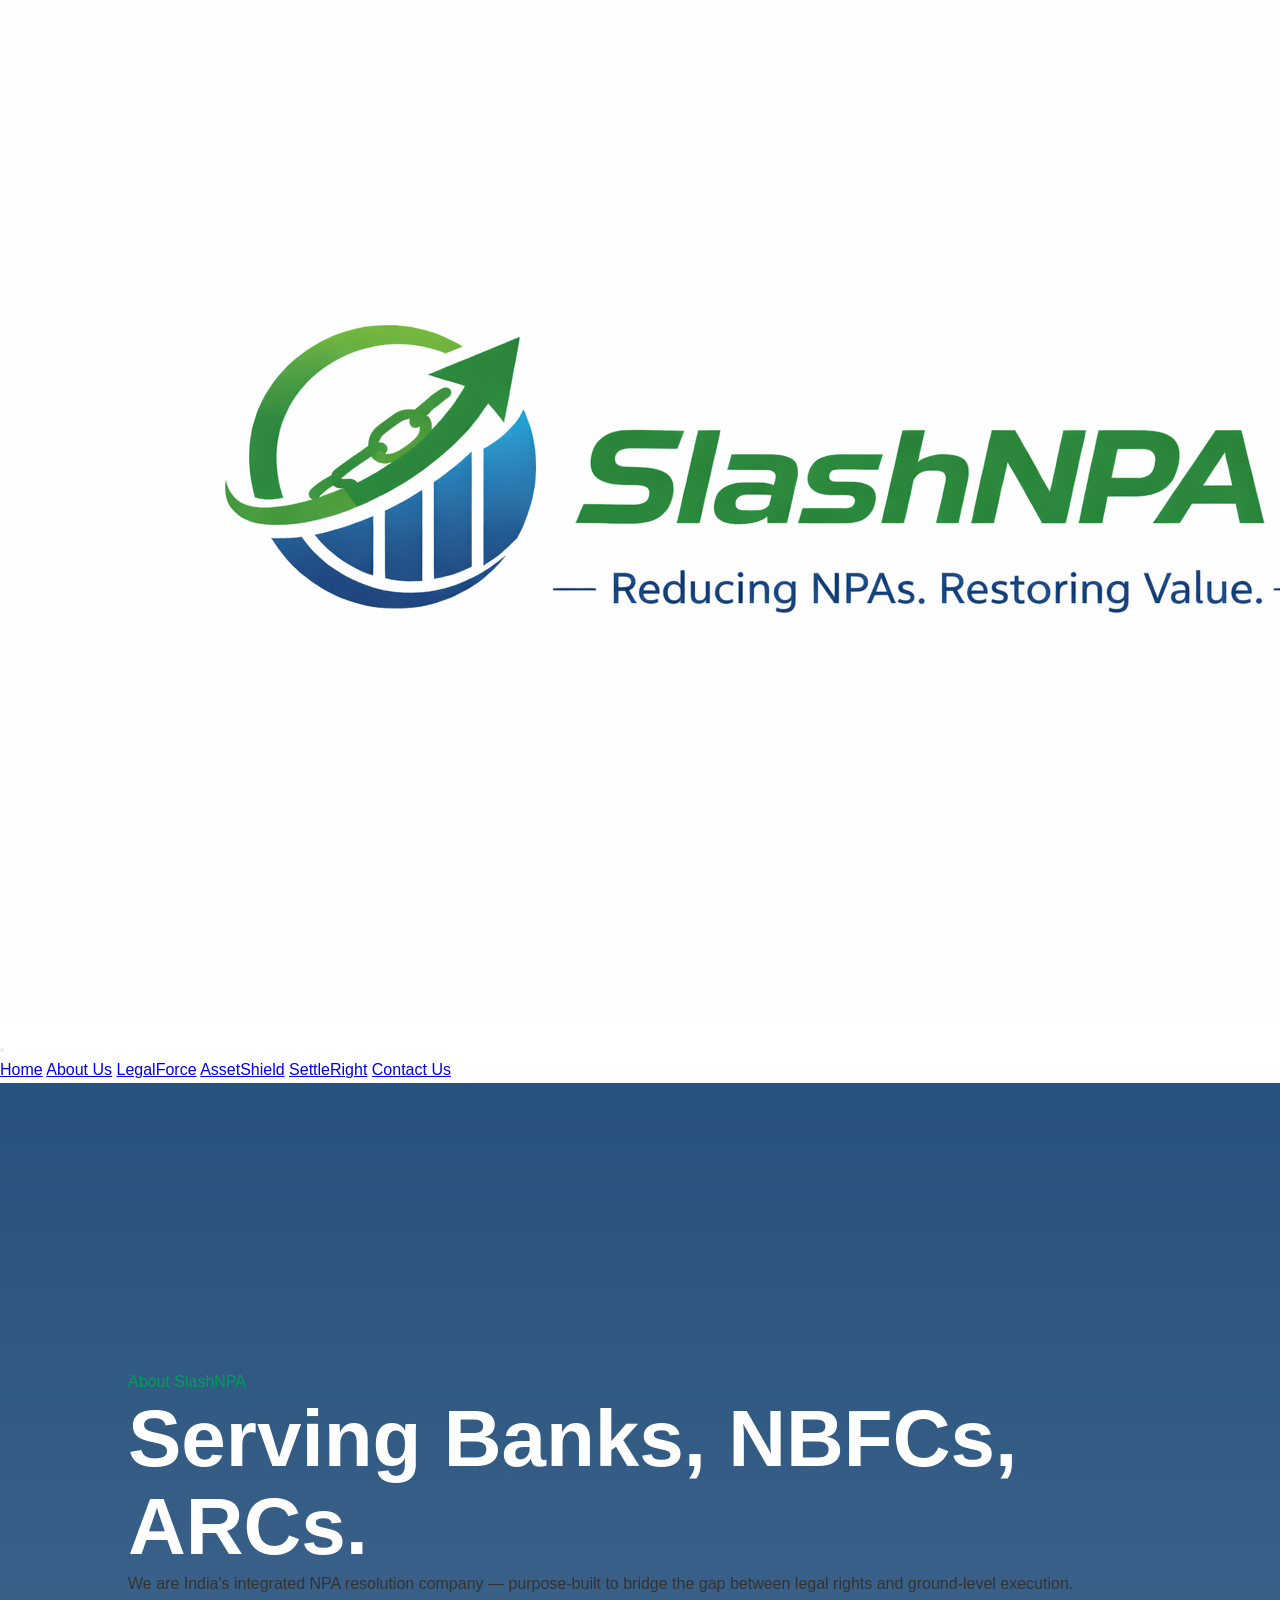
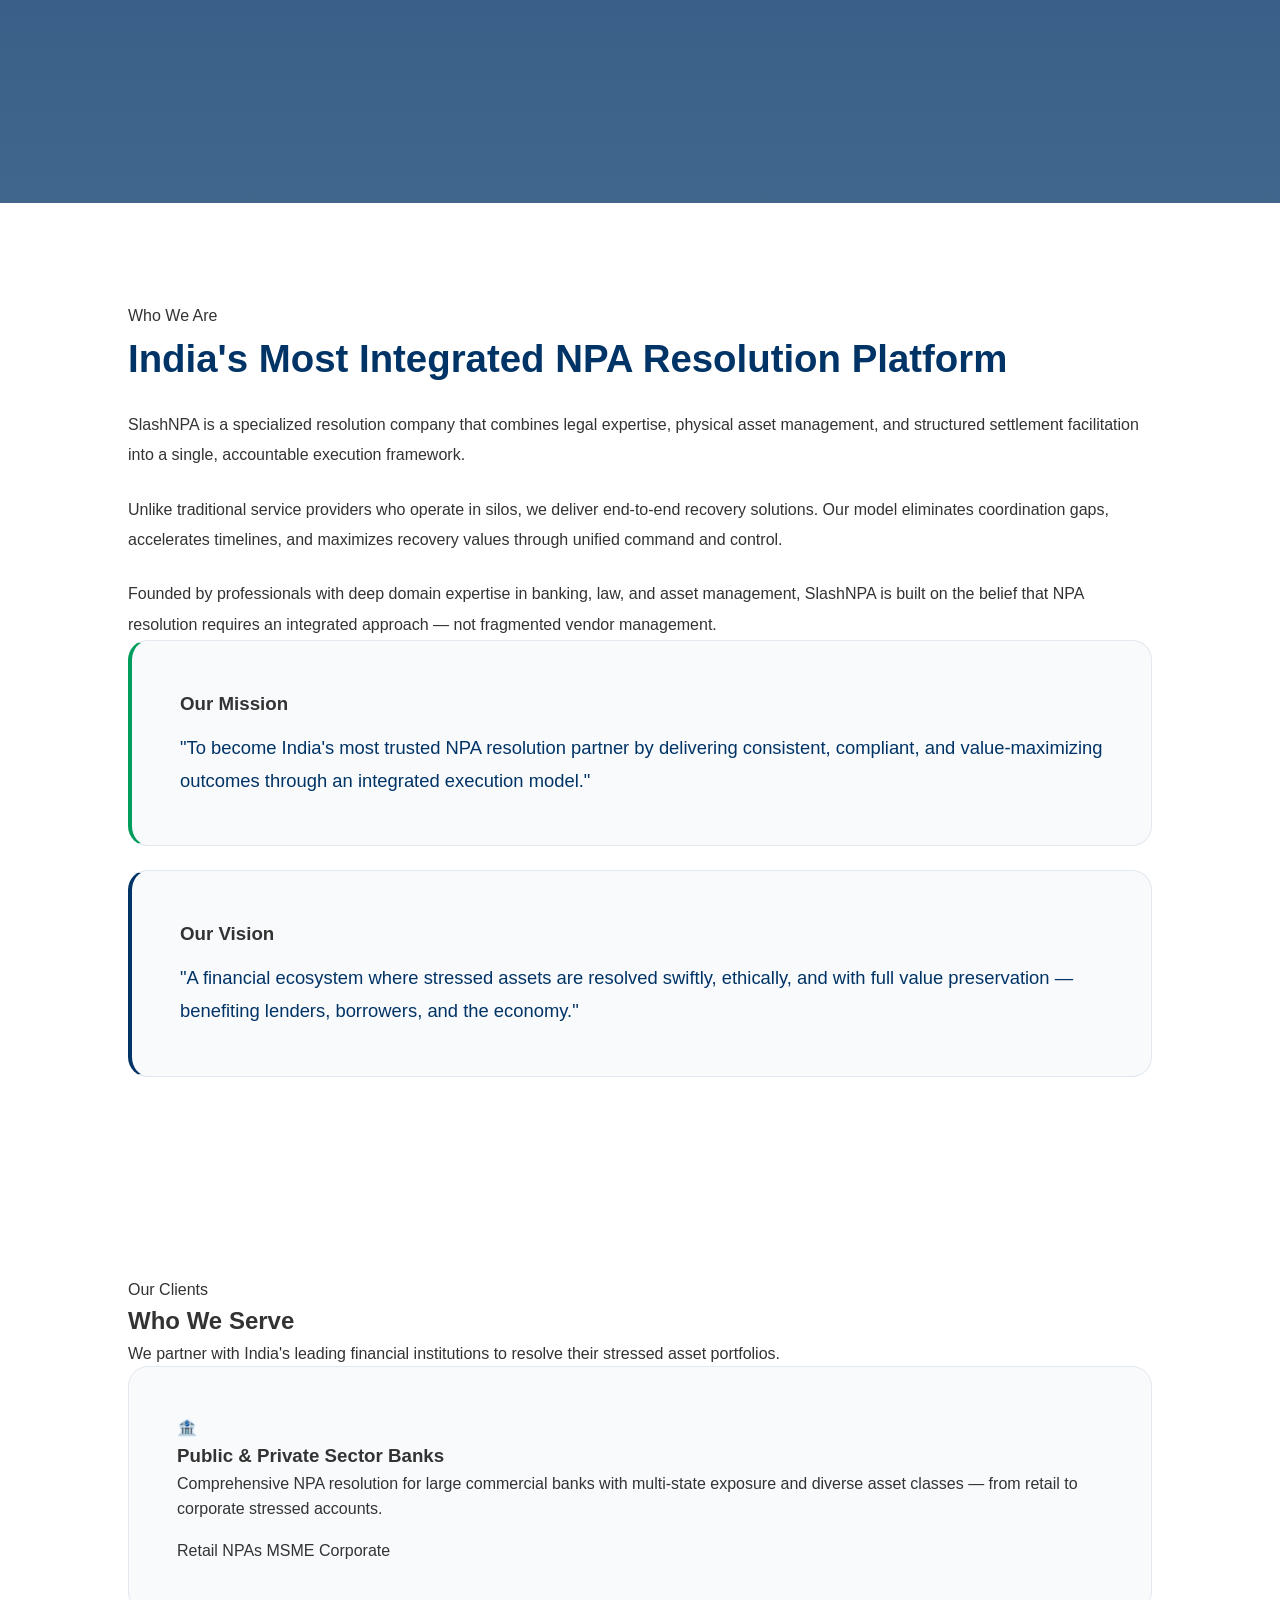
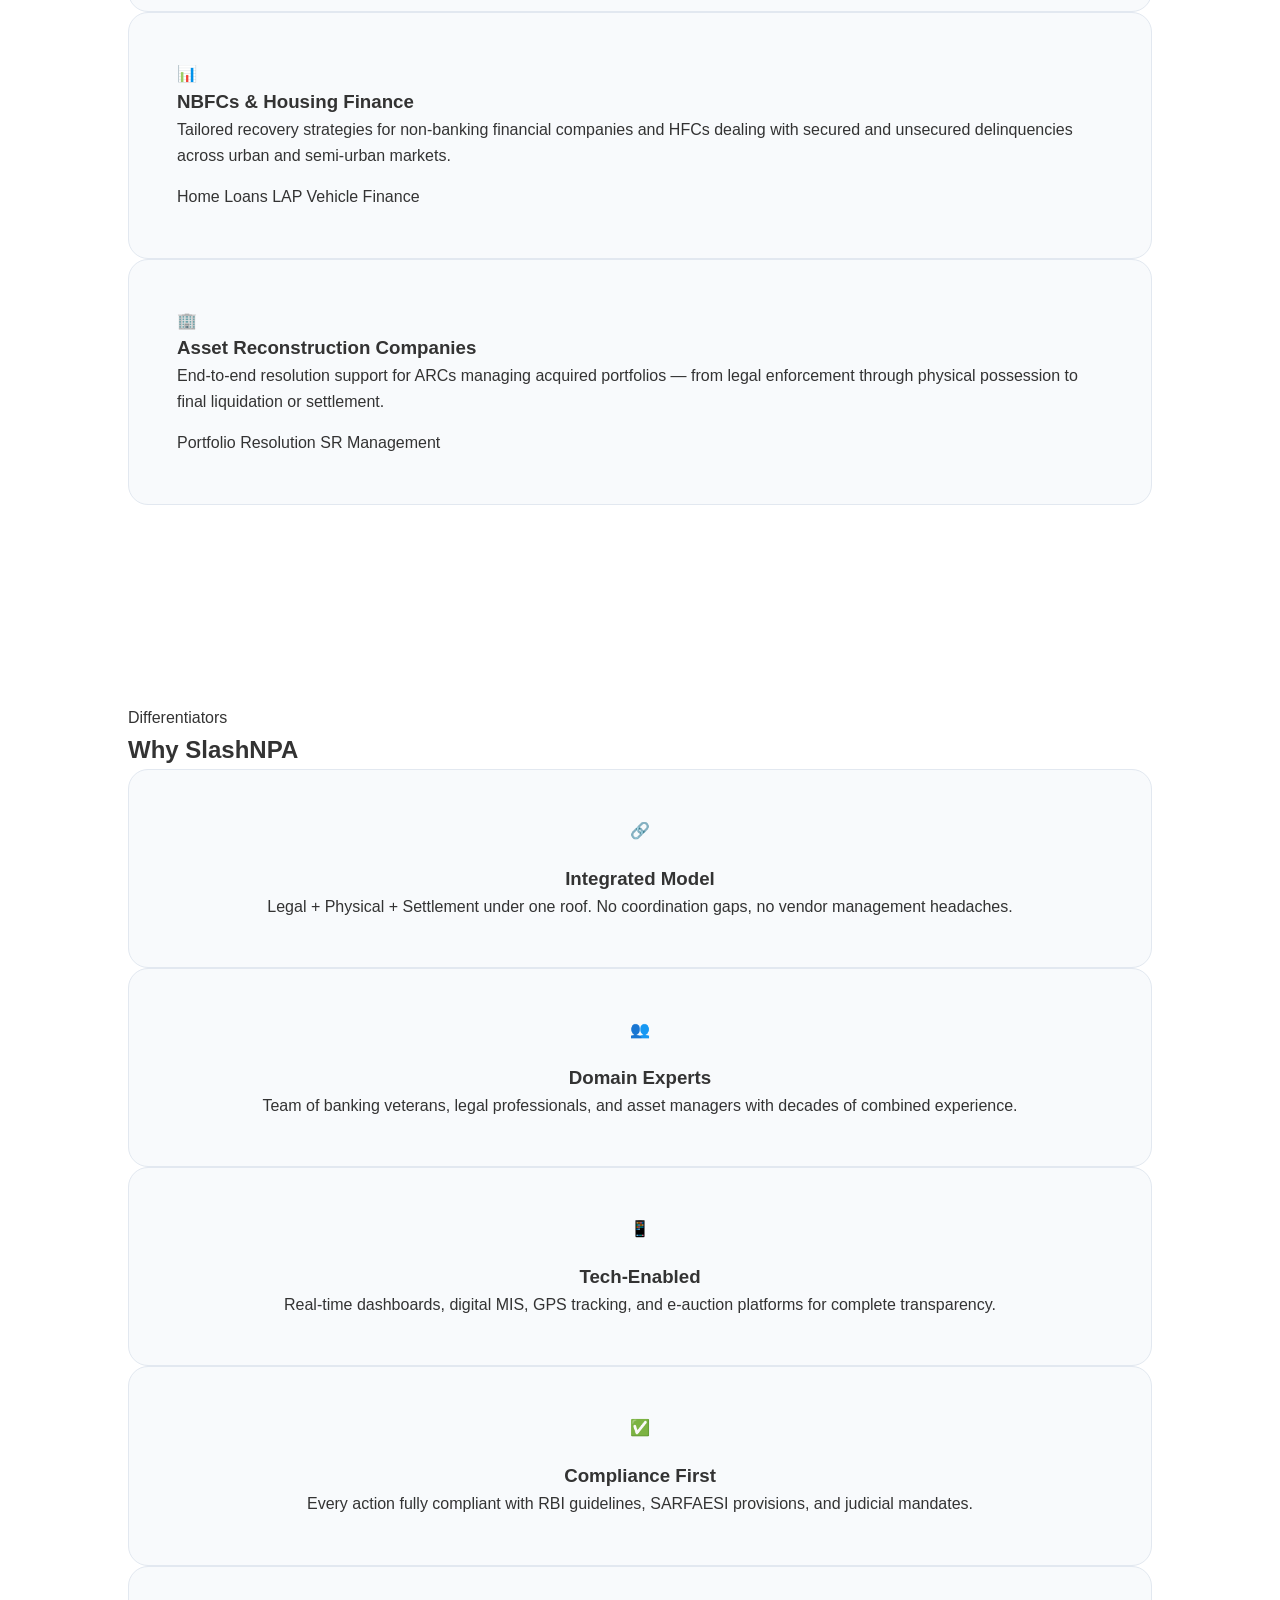
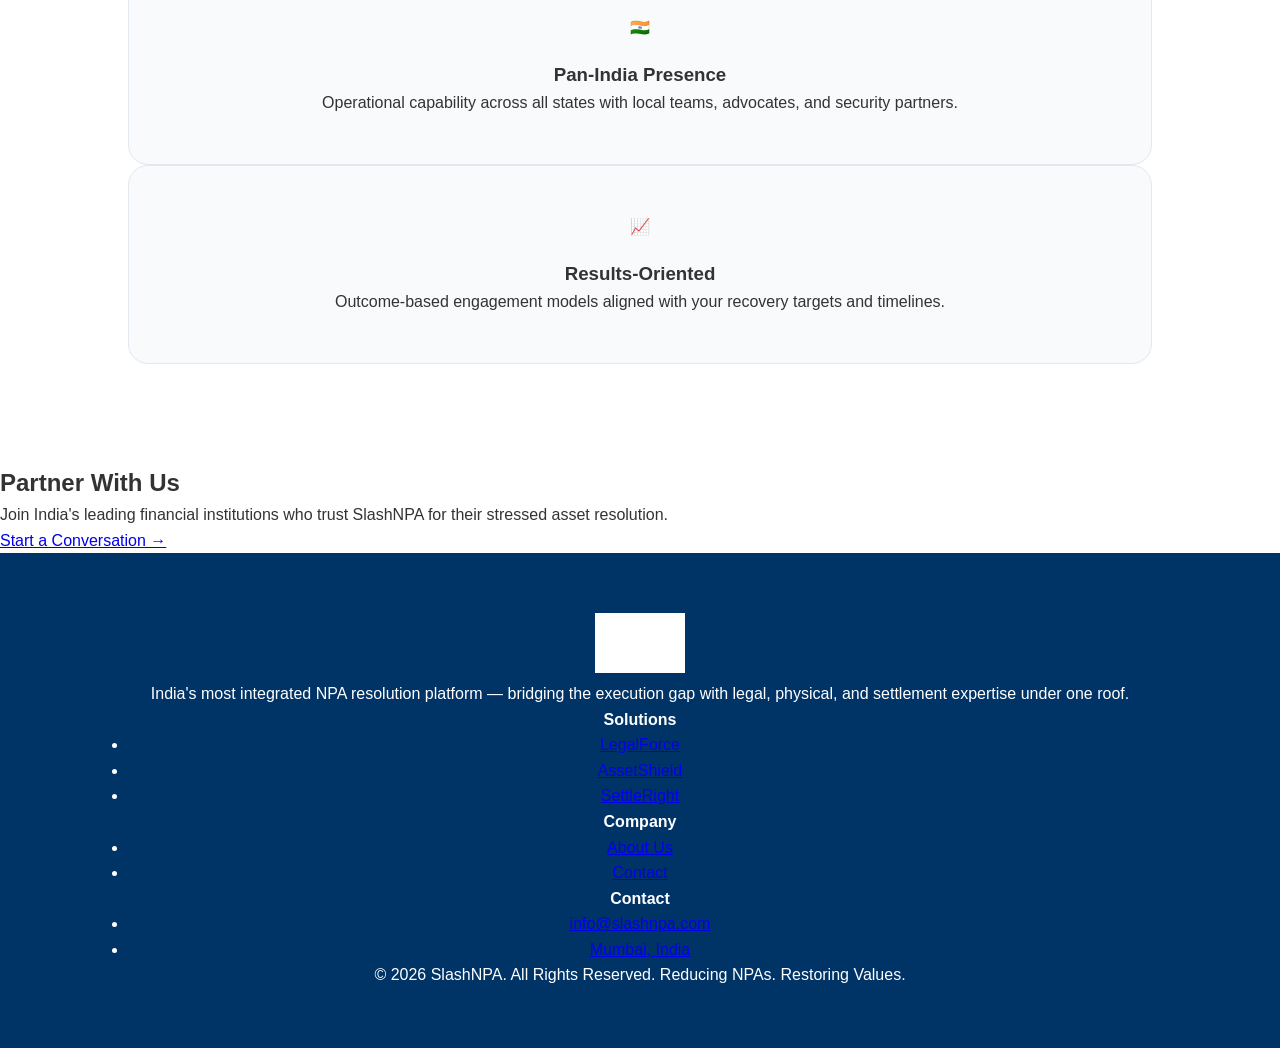
==== about.html @ 78edb336 "Deploy about.html" ====
<!DOCTYPE html>
<html lang="en">
<head>
    <meta charset="UTF-8">
    <meta name="viewport" content="width=device-width, initial-scale=1.0">
    <title>About Us - SlashNPA</title>
    <link rel="stylesheet" href="style.css">
    <link rel="icon" href="logo.png" type="image/png">
</head>
<body>
    <!-- HEADER -->
    <header class="header">
        <div class="header-inner">
            <a href="index.html" class="header-logo">
                <img src="logo.png" alt="SlashNPA Logo">
            </a>
            <button class="nav-toggle" onclick="toggleNav()">
                <span></span><span></span><span></span>
            </button>
            <nav class="nav-menu" id="navMenu">
                <a href="index.html">Home</a>
                <a href="about.html" class="active">About Us</a>
                <a href="legalforce.html">LegalForce</a>
                <a href="assetshield.html">AssetShield</a>
                <a href="settleright.html">SettleRight</a>
                <a href="contact.html" class="nav-cta">Contact Us</a>
            </nav>
        </div>
    </header>

    <!-- HERO -->
    <section class="hero">
        <div class="hero-bg-image" style="background-image: url('https://static.prod-images.emergentagent.com/jobs/a4baba2c-376d-4b8c-9a96-2b525d18a2c8/images/afdd9255a5288e61bcdd5e1880a427857a99ccb2efa2ae9c84d1fa240c17ac61.png');"></div>
        <div class="hero-overlay"></div>
        <div class="hero-content">
            <span class="section-label" style="color:var(--green);">About SlashNPA</span>
            <h1>Serving Banks, NBFCs, <span>ARCs.</span></h1>
            <p>We are India's integrated NPA resolution company — purpose-built to bridge the gap between legal rights and ground-level execution.</p>
        </div>
    </section>

    <!-- WHO WE ARE -->
    <section class="section">
        <div class="container">
            <div class="grid-2">
                <div>
                    <span class="section-label">Who We Are</span>
                    <h2 style="font-size:2.4rem; font-weight:900; color:var(--navy); margin-bottom:20px;">India's Most Integrated NPA Resolution Platform</h2>
                    <p style="color:var(--text-muted); line-height:1.9; margin-bottom:24px;">SlashNPA is a specialized resolution company that combines legal expertise, physical asset management, and structured settlement facilitation into a single, accountable execution framework.</p>
                    <p style="color:var(--text-muted); line-height:1.9; margin-bottom:24px;">Unlike traditional service providers who operate in silos, we deliver end-to-end recovery solutions. Our model eliminates coordination gaps, accelerates timelines, and maximizes recovery values through unified command and control.</p>
                    <p style="color:var(--text-muted); line-height:1.9;">Founded by professionals with deep domain expertise in banking, law, and asset management, SlashNPA is built on the belief that NPA resolution requires an integrated approach — not fragmented vendor management.</p>
                </div>
                <div>
                    <div class="card" style="border-left:4px solid var(--green);">
                        <h3>Our Mission</h3>
                        <p style="font-size:1.15rem; line-height:1.8; color:var(--navy); font-weight:500; margin-top:12px;">"To become India's most trusted NPA resolution partner by delivering consistent, compliant, and value-maximizing outcomes through an integrated execution model."</p>
                    </div>
                    <div class="card" style="margin-top:24px; border-left:4px solid var(--navy);">
                        <h3>Our Vision</h3>
                        <p style="font-size:1.15rem; line-height:1.8; color:var(--navy); font-weight:500; margin-top:12px;">"A financial ecosystem where stressed assets are resolved swiftly, ethically, and with full value preservation — benefiting lenders, borrowers, and the economy."</p>
                    </div>
                </div>
            </div>
        </div>
    </section>

    <!-- WHO WE SERVE -->
    <section class="section section-alt">
        <div class="container">
            <div class="section-header">
                <span class="section-label">Our Clients</span>
                <h2>Who We Serve</h2>
                <p>We partner with India's leading financial institutions to resolve their stressed asset portfolios.</p>
            </div>
            <div class="grid-3">
                <div class="card animate-on-scroll">
                    <div class="card-icon">🏦</div>
                    <h3>Public & Private Sector Banks</h3>
                    <p>Comprehensive NPA resolution for large commercial banks with multi-state exposure and diverse asset classes — from retail to corporate stressed accounts.</p>
                    <div style="margin-top:16px;">
                        <span class="tag">Retail NPAs</span>
                        <span class="tag">MSME</span>
                        <span class="tag">Corporate</span>
                    </div>
                </div>
                <div class="card animate-on-scroll">
                    <div class="card-icon">📊</div>
                    <h3>NBFCs & Housing Finance</h3>
                    <p>Tailored recovery strategies for non-banking financial companies and HFCs dealing with secured and unsecured delinquencies across urban and semi-urban markets.</p>
                    <div style="margin-top:16px;">
                        <span class="tag">Home Loans</span>
                        <span class="tag">LAP</span>
                        <span class="tag">Vehicle Finance</span>
                    </div>
                </div>
                <div class="card animate-on-scroll">
                    <div class="card-icon">🏢</div>
                    <h3>Asset Reconstruction Companies</h3>
                    <p>End-to-end resolution support for ARCs managing acquired portfolios — from legal enforcement through physical possession to final liquidation or settlement.</p>
                    <div style="margin-top:16px;">
                        <span class="tag">Portfolio Resolution</span>
                        <span class="tag">SR Management</span>
                    </div>
                </div>
            </div>
        </div>
    </section>

    <!-- WHY SLASHNPA -->
    <section class="section">
        <div class="container">
            <div class="section-header">
                <span class="section-label">Differentiators</span>
                <h2>Why SlashNPA</h2>
            </div>
            <div class="grid-3">
                <div class="card animate-on-scroll" style="text-align:center;">
                    <div class="card-icon" style="margin:0 auto 20px;">🔗</div>
                    <h3>Integrated Model</h3>
                    <p>Legal + Physical + Settlement under one roof. No coordination gaps, no vendor management headaches.</p>
                </div>
                <div class="card animate-on-scroll" style="text-align:center;">
                    <div class="card-icon" style="margin:0 auto 20px;">👥</div>
                    <h3>Domain Experts</h3>
                    <p>Team of banking veterans, legal professionals, and asset managers with decades of combined experience.</p>
                </div>
                <div class="card animate-on-scroll" style="text-align:center;">
                    <div class="card-icon" style="margin:0 auto 20px;">📱</div>
                    <h3>Tech-Enabled</h3>
                    <p>Real-time dashboards, digital MIS, GPS tracking, and e-auction platforms for complete transparency.</p>
                </div>
                <div class="card animate-on-scroll" style="text-align:center;">
                    <div class="card-icon" style="margin:0 auto 20px;">✅</div>
                    <h3>Compliance First</h3>
                    <p>Every action fully compliant with RBI guidelines, SARFAESI provisions, and judicial mandates.</p>
                </div>
                <div class="card animate-on-scroll" style="text-align:center;">
                    <div class="card-icon" style="margin:0 auto 20px;">🇮🇳</div>
                    <h3>Pan-India Presence</h3>
                    <p>Operational capability across all states with local teams, advocates, and security partners.</p>
                </div>
                <div class="card animate-on-scroll" style="text-align:center;">
                    <div class="card-icon" style="margin:0 auto 20px;">📈</div>
                    <h3>Results-Oriented</h3>
                    <p>Outcome-based engagement models aligned with your recovery targets and timelines.</p>
                </div>
            </div>
        </div>
    </section>

    <!-- CTA BANNER -->
    <section class="cta-banner">
        <h2>Partner With Us</h2>
        <p>Join India's leading financial institutions who trust SlashNPA for their stressed asset resolution.</p>
        <a href="contact.html" class="btn-white">Start a Conversation →</a>
    </section>

    <!-- FOOTER -->
    <footer class="footer">
        <div class="footer-inner">
            <div class="footer-brand">
                <img src="logo.png" alt="SlashNPA" style="height:60px; filter:brightness(0) invert(1);">
                <p>India's most integrated NPA resolution platform — bridging the execution gap with legal, physical, and settlement expertise under one roof.</p>
            </div>
            <div>
                <h4>Solutions</h4>
                <ul>
                    <li><a href="legalforce.html">LegalForce</a></li>
                    <li><a href="assetshield.html">AssetShield</a></li>
                    <li><a href="settleright.html">SettleRight</a></li>
                </ul>
            </div>
            <div>
                <h4>Company</h4>
                <ul>
                    <li><a href="about.html">About Us</a></li>
                    <li><a href="contact.html">Contact</a></li>
                </ul>
            </div>
            <div>
                <h4>Contact</h4>
                <ul>
                    <li><a href="mailto:info@slashnpa.com">info@slashnpa.com</a></li>
                    <li><a href="#">Mumbai, India</a></li>
                </ul>
            </div>
        </div>
        <div class="footer-bottom">
            <span>© 2026 SlashNPA. All Rights Reserved.</span>
            <span>Reducing NPAs. Restoring Values.</span>
        </div>
    </footer>

    <script>
        function toggleNav() {
            document.getElementById('navMenu').classList.toggle('active');
        }
        const observer = new IntersectionObserver((entries) => {
            entries.forEach(entry => {
                if (entry.isIntersecting) entry.target.classList.add('visible');
            });
        }, { threshold: 0.1 });
        document.querySelectorAll('.animate-on-scroll').forEach(el => observer.observe(el));
    </script>
</body>
</html>
---- style.css ----
:root { --green: #009D5C; --navy: #003366; --accent: #00FF88; }
*, *::before, *::after { box-sizing: border-box; margin: 0; padding: 0; }
body { font-family: 'Inter', sans-serif; background: #fff; line-height: 1.6; color: #333; }
.navbar { position: fixed; top: 0; width: 100%; z-index: 1000; background: #fff; border-bottom: 4px solid var(--green); padding: 1rem 0; }
.nav-link { color: var(--navy); font-weight: 800; font-size: 1rem; text-decoration: none; text-transform: uppercase; margin-left: 2rem; }
.nav-link:hover { color: var(--green); }
.hero { min-height: 80vh; display: flex; align-items: center; background: linear-gradient(rgba(0,51,102,0.85), rgba(0,51,102,0.75)), url('https://static.prod-images.emergentagent.com/jobs/a4baba2c-376d-4b8c-9a96-2b525d18a2c8/images/afdd9255a5288e61bcdd5e1880a427857a99ccb2efa2ae9c84d1fa240c17ac61.png') center/cover; padding: 180px 10% 100px; }
.hero h1 { font-size: clamp(2.5rem, 8vw, 5rem); font-weight: 900; color: #fff; line-height: 1.1; }
.section { padding: 100px 10%; }
.grid { display: grid; grid-template-columns: repeat(auto-fit, minmax(300px, 1fr)); gap: 3rem; margin-top: 3rem; }
.card { padding: 3rem; border-radius: 20px; background: #f8fafc; border: 1px solid #e2e8f0; transition: 0.3s; }
.card:hover { border-color: var(--green); transform: translateY(-10px); }
footer { padding: 60px 10%; background: var(--navy); color: #fff; text-align: center; }
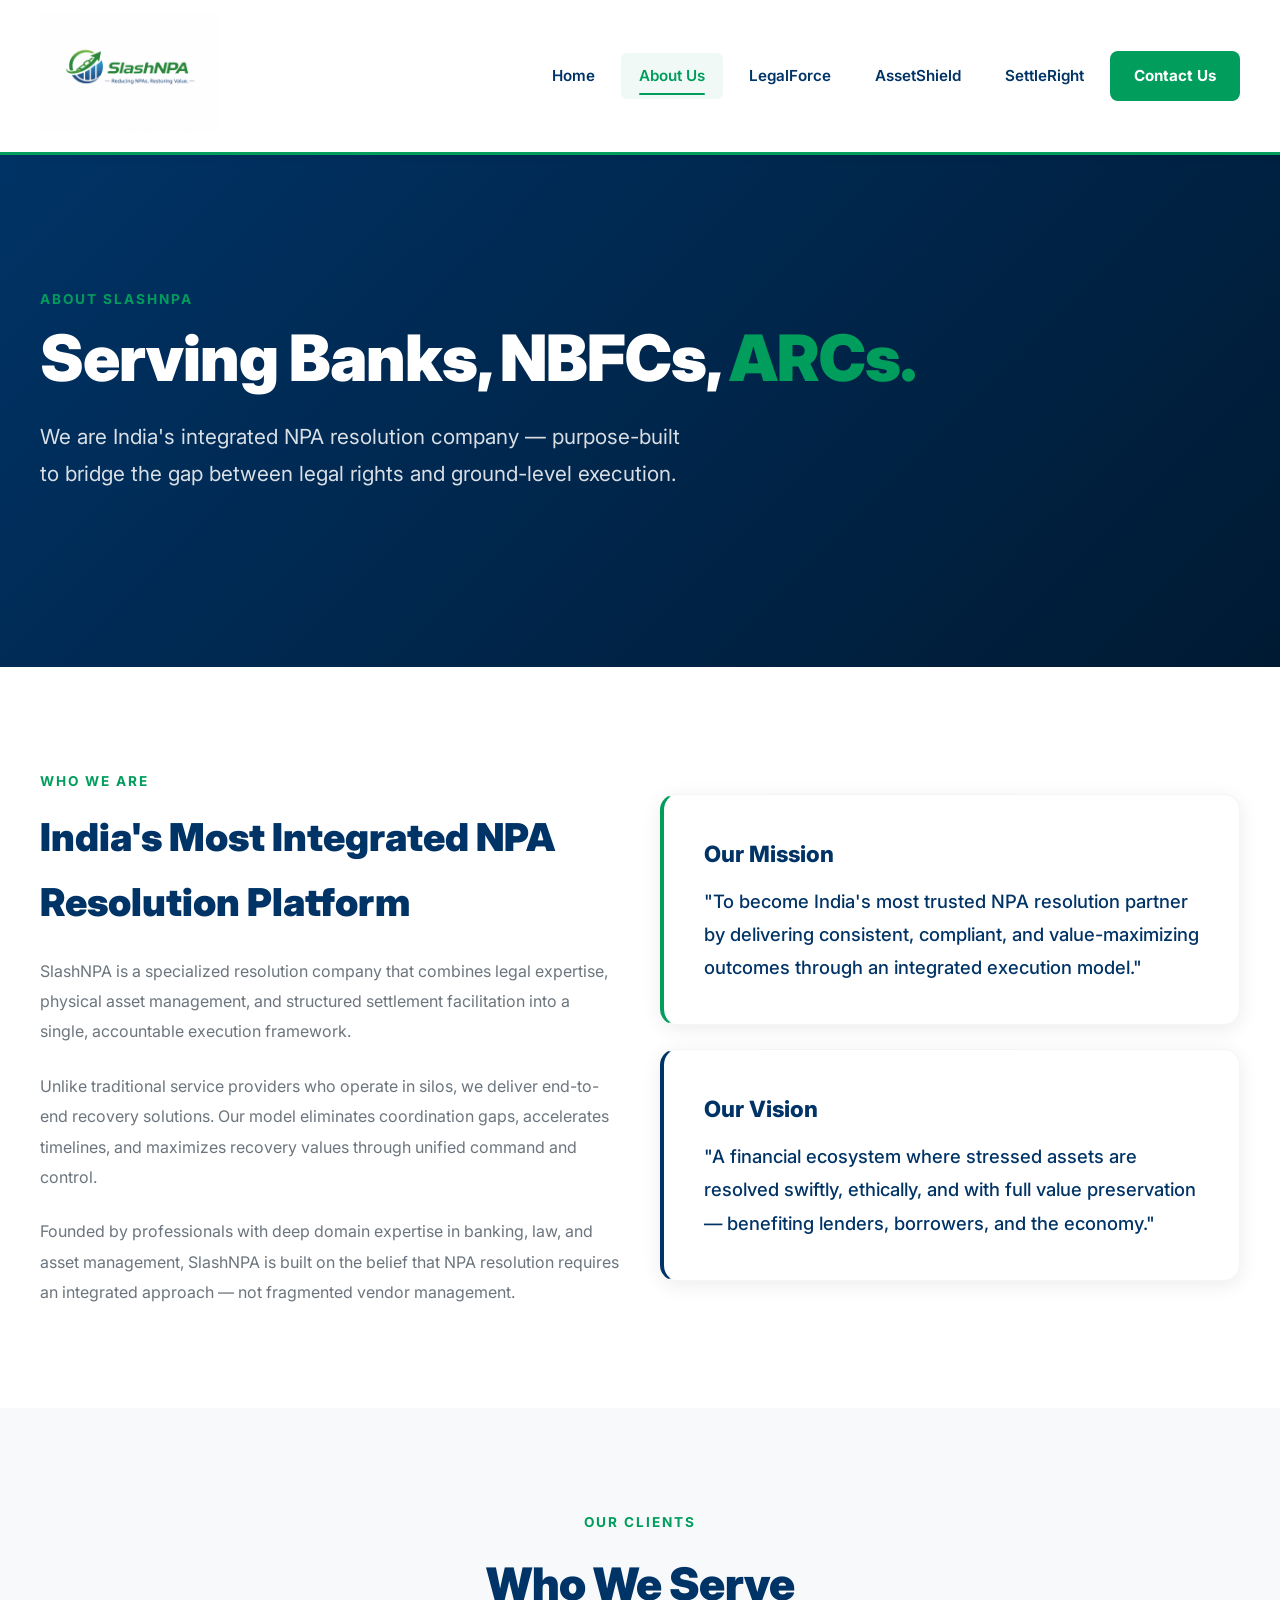
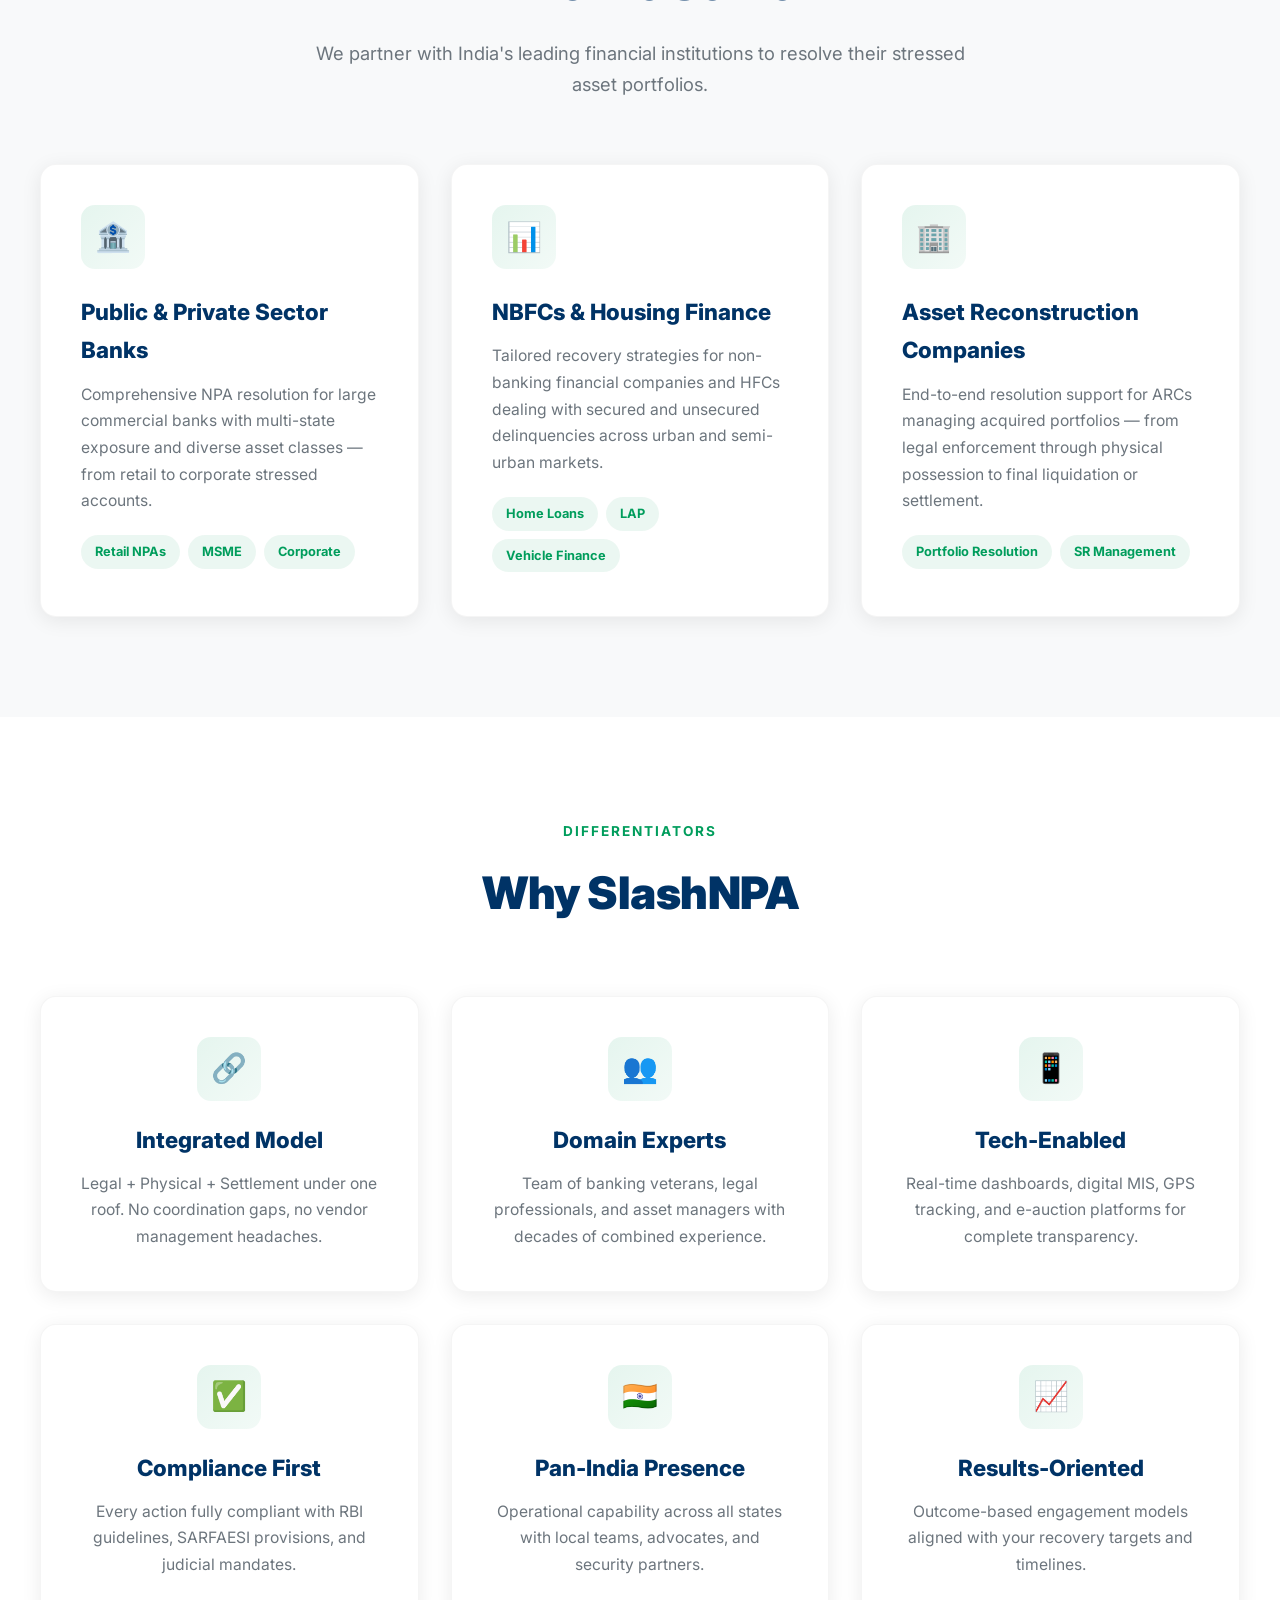
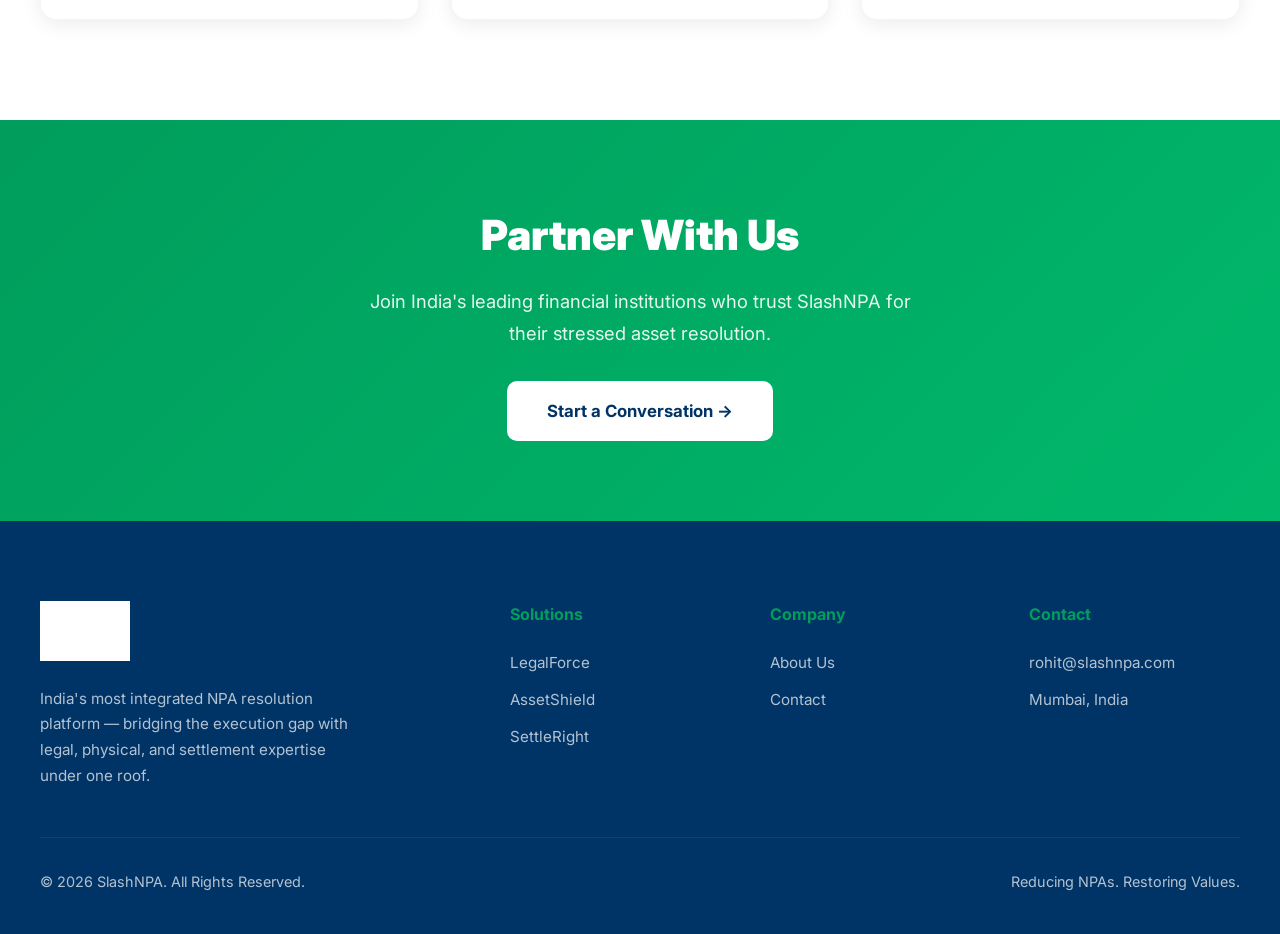
==== commit 039b2719: "chore: update footer contact email" ====
--- a/about.html
+++ b/about.html
@@ -180,7 +180,7 @@
             <div>
                 <h4>Contact</h4>
                 <ul>
-                    <li><a href="mailto:info@slashnpa.com">info@slashnpa.com</a></li>
+                    <li><a href="mailto:rohit@slashnpa.com">rohit@slashnpa.com</a></li>
                     <li><a href="#">Mumbai, India</a></li>
                 </ul>
             </div>
--- a/style.css
+++ b/style.css
@@ -1,13 +1,726 @@
-:root { --green: #009D5C; --navy: #003366; --accent: #00FF88; }
-*, *::before, *::after { box-sizing: border-box; margin: 0; padding: 0; }
-body { font-family: 'Inter', sans-serif; background: #fff; line-height: 1.6; color: #333; }
-.navbar { position: fixed; top: 0; width: 100%; z-index: 1000; background: #fff; border-bottom: 4px solid var(--green); padding: 1rem 0; }
-.nav-link { color: var(--navy); font-weight: 800; font-size: 1rem; text-decoration: none; text-transform: uppercase; margin-left: 2rem; }
-.nav-link:hover { color: var(--green); }
-.hero { min-height: 80vh; display: flex; align-items: center; background: linear-gradient(rgba(0,51,102,0.85), rgba(0,51,102,0.75)), url('https://static.prod-images.emergentagent.com/jobs/a4baba2c-376d-4b8c-9a96-2b525d18a2c8/images/afdd9255a5288e61bcdd5e1880a427857a99ccb2efa2ae9c84d1fa240c17ac61.png') center/cover; padding: 180px 10% 100px; }
-.hero h1 { font-size: clamp(2.5rem, 8vw, 5rem); font-weight: 900; color: #fff; line-height: 1.1; }
-.section { padding: 100px 10%; }
-.grid { display: grid; grid-template-columns: repeat(auto-fit, minmax(300px, 1fr)); gap: 3rem; margin-top: 3rem; }
-.card { padding: 3rem; border-radius: 20px; background: #f8fafc; border: 1px solid #e2e8f0; transition: 0.3s; }
-.card:hover { border-color: var(--green); transform: translateY(-10px); }
-footer { padding: 60px 10%; background: var(--navy); color: #fff; text-align: center; }
+/* SlashNPA Professional Website - Global Stylesheet */
+@import url('https://fonts.googleapis.com/css2?family=Inter:wght@300;400;500;600;700;800;900&display=swap');
+
+/* ===== CSS RESET & BASE ===== */
+*, *::before, *::after {
+    margin: 0;
+    padding: 0;
+    box-sizing: border-box;
+}
+
+:root {
+    --navy: #003366;
+    --green: #009D5C;
+    --white: #FFFFFF;
+    --light-gray: #F8F9FA;
+    --dark-gray: #2C3E50;
+    --text-muted: #6C757D;
+    --shadow-sm: 0 2px 8px rgba(0,0,0,0.06);
+    --shadow-md: 0 4px 20px rgba(0,0,0,0.08);
+    --shadow-lg: 0 10px 40px rgba(0,0,0,0.12);
+    --transition: all 0.3s cubic-bezier(0.4, 0, 0.2, 1);
+}
+
+html {
+    scroll-behavior: smooth;
+    font-size: 16px;
+}
+
+body {
+    font-family: 'Inter', -apple-system, BlinkMacSystemFont, sans-serif;
+    color: var(--dark-gray);
+    line-height: 1.7;
+    background: var(--white);
+    overflow-x: hidden;
+}
+
+img { max-width: 100%; height: auto; }
+a { text-decoration: none; color: inherit; transition: var(--transition); }
+ul { list-style: none; }
+
+/* ===== HEADER ===== */
+.header {
+    position: fixed;
+    top: 0;
+    left: 0;
+    right: 0;
+    z-index: 1000;
+    background: var(--white);
+    border-bottom: 3px solid var(--green);
+    box-shadow: var(--shadow-sm);
+    padding: 12px 0;
+}
+
+.header-inner {
+    max-width: 1280px;
+    margin: 0 auto;
+    padding: 0 40px;
+    display: flex;
+    align-items: center;
+    justify-content: space-between;
+}
+
+.header-logo img {
+    height: 120px;
+    width: auto;
+}
+
+.nav-menu {
+    display: flex;
+    align-items: center;
+    gap: 8px;
+}
+
+.nav-menu a {
+    padding: 10px 18px;
+    font-weight: 600;
+    font-size: 0.95rem;
+    color: var(--navy);
+    border-radius: 6px;
+    transition: var(--transition);
+    position: relative;
+}
+
+.nav-menu a:hover,
+.nav-menu a.active {
+    color: var(--green);
+    background: rgba(0, 157, 92, 0.06);
+}
+
+.nav-menu a.active::after {
+    content: '';
+    position: absolute;
+    bottom: 4px;
+    left: 18px;
+    right: 18px;
+    height: 2px;
+    background: var(--green);
+    border-radius: 2px;
+}
+
+.nav-cta {
+    background: var(--green) !important;
+    color: var(--white) !important;
+    padding: 12px 24px !important;
+    border-radius: 8px !important;
+    font-weight: 700 !important;
+}
+
+.nav-cta:hover {
+    background: #00B86B !important;
+    transform: translateY(-1px);
+    box-shadow: 0 4px 12px rgba(0, 157, 92, 0.3);
+}
+
+/* Mobile nav toggle */
+.nav-toggle {
+    display: none;
+    background: none;
+    border: none;
+    cursor: pointer;
+    padding: 8px;
+}
+
+.nav-toggle span {
+    display: block;
+    width: 28px;
+    height: 3px;
+    background: var(--navy);
+    margin: 5px 0;
+    border-radius: 2px;
+    transition: var(--transition);
+}
+
+/* ===== HERO SECTIONS ===== */
+.hero {
+    margin-top: 147px;
+    padding: 100px 40px;
+    background: linear-gradient(135deg, var(--navy) 0%, #001a33 100%);
+    position: relative;
+    overflow: hidden;
+    min-height: 520px;
+    display: flex;
+    align-items: center;
+}
+
+.hero-bg-image {
+    position: absolute;
+    top: 0; left: 0; right: 0; bottom: 0;
+    background-size: cover;
+    background-position: center;
+    opacity: 0.15;
+}
+
+.hero-overlay {
+    position: absolute;
+    top: 0; left: 0; right: 0; bottom: 0;
+    background: linear-gradient(135deg, rgba(0,51,102,0.92) 0%, rgba(0,26,51,0.95) 100%);
+}
+
+.hero-content {
+    position: relative;
+    z-index: 2;
+    max-width: 1280px;
+    margin: 0 auto;
+    width: 100%;
+}
+
+.hero h1 {
+    font-size: 4rem;
+    font-weight: 900;
+    color: var(--white);
+    line-height: 1.1;
+    margin-bottom: 24px;
+    letter-spacing: -1px;
+}
+
+.hero h1 span {
+    color: var(--green);
+}
+
+.hero p {
+    font-size: 1.3rem;
+    color: rgba(255,255,255,0.85);
+    max-width: 640px;
+    line-height: 1.8;
+    margin-bottom: 36px;
+}
+
+.hero-btn {
+    display: inline-flex;
+    align-items: center;
+    gap: 10px;
+    padding: 16px 36px;
+    background: var(--green);
+    color: var(--white);
+    font-size: 1.1rem;
+    font-weight: 700;
+    border-radius: 10px;
+    transition: var(--transition);
+    box-shadow: 0 4px 16px rgba(0, 157, 92, 0.3);
+}
+
+.hero-btn:hover {
+    background: #00B86B;
+    transform: translateY(-2px);
+    box-shadow: 0 8px 24px rgba(0, 157, 92, 0.4);
+}
+
+/* ===== SECTIONS ===== */
+.section {
+    padding: 100px 40px;
+}
+
+.section-alt {
+    background: var(--light-gray);
+}
+
+.container {
+    max-width: 1280px;
+    margin: 0 auto;
+}
+
+.section-header {
+    text-align: center;
+    margin-bottom: 64px;
+}
+
+.section-header h2 {
+    font-size: 2.8rem;
+    font-weight: 900;
+    color: var(--navy);
+    margin-bottom: 16px;
+    letter-spacing: -0.5px;
+}
+
+.section-header p {
+    font-size: 1.15rem;
+    color: var(--text-muted);
+    max-width: 680px;
+    margin: 0 auto;
+}
+
+.section-label {
+    display: inline-block;
+    font-size: 0.85rem;
+    font-weight: 700;
+    text-transform: uppercase;
+    letter-spacing: 2px;
+    color: var(--green);
+    margin-bottom: 12px;
+}
+
+/* ===== CARDS & GRIDS ===== */
+.grid-3 {
+    display: grid;
+    grid-template-columns: repeat(3, 1fr);
+    gap: 32px;
+}
+
+.grid-2 {
+    display: grid;
+    grid-template-columns: repeat(2, 1fr);
+    gap: 40px;
+    align-items: center;
+}
+
+.card {
+    background: var(--white);
+    border-radius: 16px;
+    padding: 40px;
+    box-shadow: var(--shadow-md);
+    transition: var(--transition);
+    border: 1px solid rgba(0,0,0,0.04);
+}
+
+.card:hover {
+    transform: translateY(-4px);
+    box-shadow: var(--shadow-lg);
+}
+
+.card-icon {
+    width: 64px;
+    height: 64px;
+    border-radius: 14px;
+    background: linear-gradient(135deg, rgba(0,157,92,0.1), rgba(0,157,92,0.05));
+    display: flex;
+    align-items: center;
+    justify-content: center;
+    margin-bottom: 24px;
+    font-size: 1.8rem;
+}
+
+.card h3 {
+    font-size: 1.4rem;
+    font-weight: 800;
+    color: var(--navy);
+    margin-bottom: 12px;
+}
+
+.card p {
+    color: var(--text-muted);
+    font-size: 0.98rem;
+    line-height: 1.7;
+}
+
+.card-link {
+    display: inline-flex;
+    align-items: center;
+    gap: 6px;
+    margin-top: 20px;
+    font-weight: 700;
+    color: var(--green);
+    font-size: 0.95rem;
+}
+
+.card-link:hover {
+    gap: 10px;
+}
+
+/* ===== STATS ===== */
+.stats-row {
+    display: flex;
+    justify-content: center;
+    gap: 60px;
+    margin-top: 60px;
+    flex-wrap: wrap;
+}
+
+.stat-item {
+    text-align: center;
+}
+
+.stat-item .number {
+    font-size: 3.2rem;
+    font-weight: 900;
+    color: var(--green);
+    line-height: 1;
+}
+
+.stat-item .label {
+    font-size: 0.9rem;
+    color: var(--text-muted);
+    margin-top: 8px;
+    font-weight: 500;
+}
+
+/* ===== FEATURE LIST ===== */
+.feature-list {
+    list-style: none;
+}
+
+.feature-list li {
+    padding: 16px 0;
+    border-bottom: 1px solid rgba(0,0,0,0.06);
+    display: flex;
+    align-items: flex-start;
+    gap: 16px;
+    font-size: 1.05rem;
+}
+
+.feature-list li:last-child {
+    border-bottom: none;
+}
+
+.feature-list .check {
+    width: 28px;
+    height: 28px;
+    border-radius: 50%;
+    background: rgba(0,157,92,0.1);
+    display: flex;
+    align-items: center;
+    justify-content: center;
+    flex-shrink: 0;
+    color: var(--green);
+    font-weight: 700;
+    font-size: 0.85rem;
+}
+
+/* ===== PROCESS/TIMELINE ===== */
+.process-steps {
+    display: grid;
+    grid-template-columns: repeat(4, 1fr);
+    gap: 24px;
+    margin-top: 48px;
+}
+
+.process-step {
+    text-align: center;
+    padding: 32px 20px;
+    position: relative;
+}
+
+.step-number {
+    width: 56px;
+    height: 56px;
+    border-radius: 50%;
+    background: var(--navy);
+    color: var(--white);
+    display: flex;
+    align-items: center;
+    justify-content: center;
+    font-size: 1.3rem;
+    font-weight: 800;
+    margin: 0 auto 20px;
+}
+
+.process-step h4 {
+    font-size: 1.1rem;
+    font-weight: 700;
+    color: var(--navy);
+    margin-bottom: 10px;
+}
+
+.process-step p {
+    font-size: 0.9rem;
+    color: var(--text-muted);
+    line-height: 1.6;
+}
+
+/* ===== FORMS ===== */
+.form-group {
+    margin-bottom: 20px;
+}
+
+.form-group label {
+    display: block;
+    font-weight: 600;
+    color: var(--navy);
+    margin-bottom: 8px;
+    font-size: 0.95rem;
+}
+
+.form-group input,
+.form-group textarea,
+.form-group select {
+    width: 100%;
+    padding: 14px 18px;
+    border: 2px solid #E8ECF0;
+    border-radius: 10px;
+    font-size: 1rem;
+    font-family: 'Inter', sans-serif;
+    transition: var(--transition);
+    background: var(--white);
+}
+
+.form-group input:focus,
+.form-group textarea:focus,
+.form-group select:focus {
+    outline: none;
+    border-color: var(--green);
+    box-shadow: 0 0 0 4px rgba(0, 157, 92, 0.1);
+}
+
+.form-group textarea {
+    resize: vertical;
+    min-height: 140px;
+}
+
+.btn-submit {
+    display: inline-flex;
+    align-items: center;
+    gap: 10px;
+    padding: 16px 40px;
+    background: var(--green);
+    color: var(--white);
+    font-size: 1.05rem;
+    font-weight: 700;
+    border: none;
+    border-radius: 10px;
+    cursor: pointer;
+    transition: var(--transition);
+    font-family: 'Inter', sans-serif;
+}
+
+.btn-submit:hover {
+    background: #00B86B;
+    transform: translateY(-2px);
+    box-shadow: 0 6px 20px rgba(0, 157, 92, 0.3);
+}
+
+/* ===== CONTACT INFO ===== */
+.contact-info-box {
+    background: var(--navy);
+    border-radius: 16px;
+    padding: 40px;
+    color: var(--white);
+}
+
+.contact-info-box h3 {
+    font-size: 1.6rem;
+    font-weight: 800;
+    margin-bottom: 24px;
+}
+
+.contact-info-item {
+    display: flex;
+    align-items: flex-start;
+    gap: 16px;
+    margin-bottom: 24px;
+}
+
+.contact-info-item .icon {
+    width: 44px;
+    height: 44px;
+    border-radius: 10px;
+    background: rgba(0,157,92,0.2);
+    display: flex;
+    align-items: center;
+    justify-content: center;
+    flex-shrink: 0;
+    font-size: 1.2rem;
+}
+
+.contact-info-item .text h4 {
+    font-weight: 700;
+    margin-bottom: 4px;
+    font-size: 1rem;
+}
+
+.contact-info-item .text p {
+    opacity: 0.8;
+    font-size: 0.95rem;
+    line-height: 1.6;
+}
+
+/* ===== FOOTER ===== */
+.footer {
+    background: var(--navy);
+    color: var(--white);
+    padding: 80px 40px 40px;
+}
+
+.footer-inner {
+    max-width: 1280px;
+    margin: 0 auto;
+    display: grid;
+    grid-template-columns: 2fr 1fr 1fr 1fr;
+    gap: 48px;
+}
+
+.footer-brand p {
+    opacity: 0.7;
+    margin-top: 16px;
+    font-size: 0.95rem;
+    line-height: 1.7;
+    max-width: 320px;
+}
+
+.footer h4 {
+    font-size: 1rem;
+    font-weight: 700;
+    margin-bottom: 20px;
+    color: var(--green);
+}
+
+.footer ul li {
+    margin-bottom: 10px;
+}
+
+.footer ul li a {
+    opacity: 0.7;
+    font-size: 0.95rem;
+    transition: var(--transition);
+}
+
+.footer ul li a:hover {
+    opacity: 1;
+    color: var(--green);
+}
+
+.footer-bottom {
+    max-width: 1280px;
+    margin: 48px auto 0;
+    padding-top: 32px;
+    border-top: 1px solid rgba(255,255,255,0.1);
+    display: flex;
+    justify-content: space-between;
+    align-items: center;
+    font-size: 0.9rem;
+    opacity: 0.7;
+}
+
+/* ===== CTA BANNER ===== */
+.cta-banner {
+    background: linear-gradient(135deg, var(--green) 0%, #00B86B 100%);
+    padding: 80px 40px;
+    text-align: center;
+    color: var(--white);
+}
+
+.cta-banner h2 {
+    font-size: 2.6rem;
+    font-weight: 900;
+    margin-bottom: 16px;
+}
+
+.cta-banner p {
+    font-size: 1.15rem;
+    opacity: 0.9;
+    margin-bottom: 32px;
+    max-width: 560px;
+    margin-left: auto;
+    margin-right: auto;
+}
+
+.cta-banner .btn-white {
+    display: inline-flex;
+    align-items: center;
+    gap: 10px;
+    padding: 16px 40px;
+    background: var(--white);
+    color: var(--navy);
+    font-size: 1.05rem;
+    font-weight: 700;
+    border-radius: 10px;
+    transition: var(--transition);
+}
+
+.cta-banner .btn-white:hover {
+    transform: translateY(-2px);
+    box-shadow: 0 8px 24px rgba(0,0,0,0.15);
+}
+
+/* ===== RESPONSIVE ===== */
+@media (max-width: 1024px) {
+    .grid-3 { grid-template-columns: repeat(2, 1fr); }
+    .footer-inner { grid-template-columns: 1fr 1fr; }
+    .hero h1 { font-size: 3rem; }
+    .process-steps { grid-template-columns: repeat(2, 1fr); }
+}
+
+@media (max-width: 768px) {
+    .header-inner { padding: 0 20px; }
+    .header-logo img { height: 80px; }
+
+    .nav-toggle { display: block; }
+    .nav-menu {
+        display: none;
+        position: absolute;
+        top: 100%;
+        left: 0;
+        right: 0;
+        background: var(--white);
+        flex-direction: column;
+        padding: 20px;
+        border-bottom: 3px solid var(--green);
+        box-shadow: var(--shadow-lg);
+    }
+    .nav-menu.active { display: flex; }
+    .nav-menu a { width: 100%; text-align: center; padding: 14px; }
+
+    .hero { padding: 60px 20px; min-height: 420px; margin-top: 107px; }
+    .hero h1 { font-size: 2.2rem; }
+    .hero p { font-size: 1.05rem; }
+
+    .section { padding: 60px 20px; }
+    .section-header h2 { font-size: 2rem; }
+
+    .grid-3 { grid-template-columns: 1fr; }
+    .grid-2 { grid-template-columns: 1fr; }
+    .process-steps { grid-template-columns: 1fr; }
+    .footer-inner { grid-template-columns: 1fr; }
+    .footer-bottom { flex-direction: column; gap: 12px; text-align: center; }
+    .stats-row { gap: 32px; }
+    .stat-item .number { font-size: 2.4rem; }
+}
+
+/* ===== ANIMATIONS ===== */
+@keyframes fadeInUp {
+    from { opacity: 0; transform: translateY(30px); }
+    to { opacity: 1; transform: translateY(0); }
+}
+
+.animate-on-scroll {
+    opacity: 0;
+    transform: translateY(30px);
+    transition: opacity 0.6s ease, transform 0.6s ease;
+}
+
+.animate-on-scroll.visible {
+    opacity: 1;
+    transform: translateY(0);
+}
+
+/* ===== PAGE-SPECIFIC ===== */
+.pillar-highlight {
+    border-left: 4px solid var(--green);
+    padding-left: 24px;
+    margin: 20px 0;
+}
+
+.service-detail-card {
+    background: var(--white);
+    border-radius: 16px;
+    padding: 48px;
+    box-shadow: var(--shadow-md);
+    margin-bottom: 32px;
+    border: 1px solid rgba(0,0,0,0.04);
+}
+
+.service-detail-card h3 {
+    font-size: 1.6rem;
+    font-weight: 800;
+    color: var(--navy);
+    margin-bottom: 16px;
+    display: flex;
+    align-items: center;
+    gap: 12px;
+}
+
+.service-detail-card p {
+    color: var(--text-muted);
+    line-height: 1.8;
+    font-size: 1.02rem;
+}
+
+.tag {
+    display: inline-block;
+    padding: 6px 14px;
+    background: rgba(0,157,92,0.08);
+    color: var(--green);
+    font-size: 0.8rem;
+    font-weight: 700;
+    border-radius: 20px;
+    margin: 4px 4px 4px 0;
+}
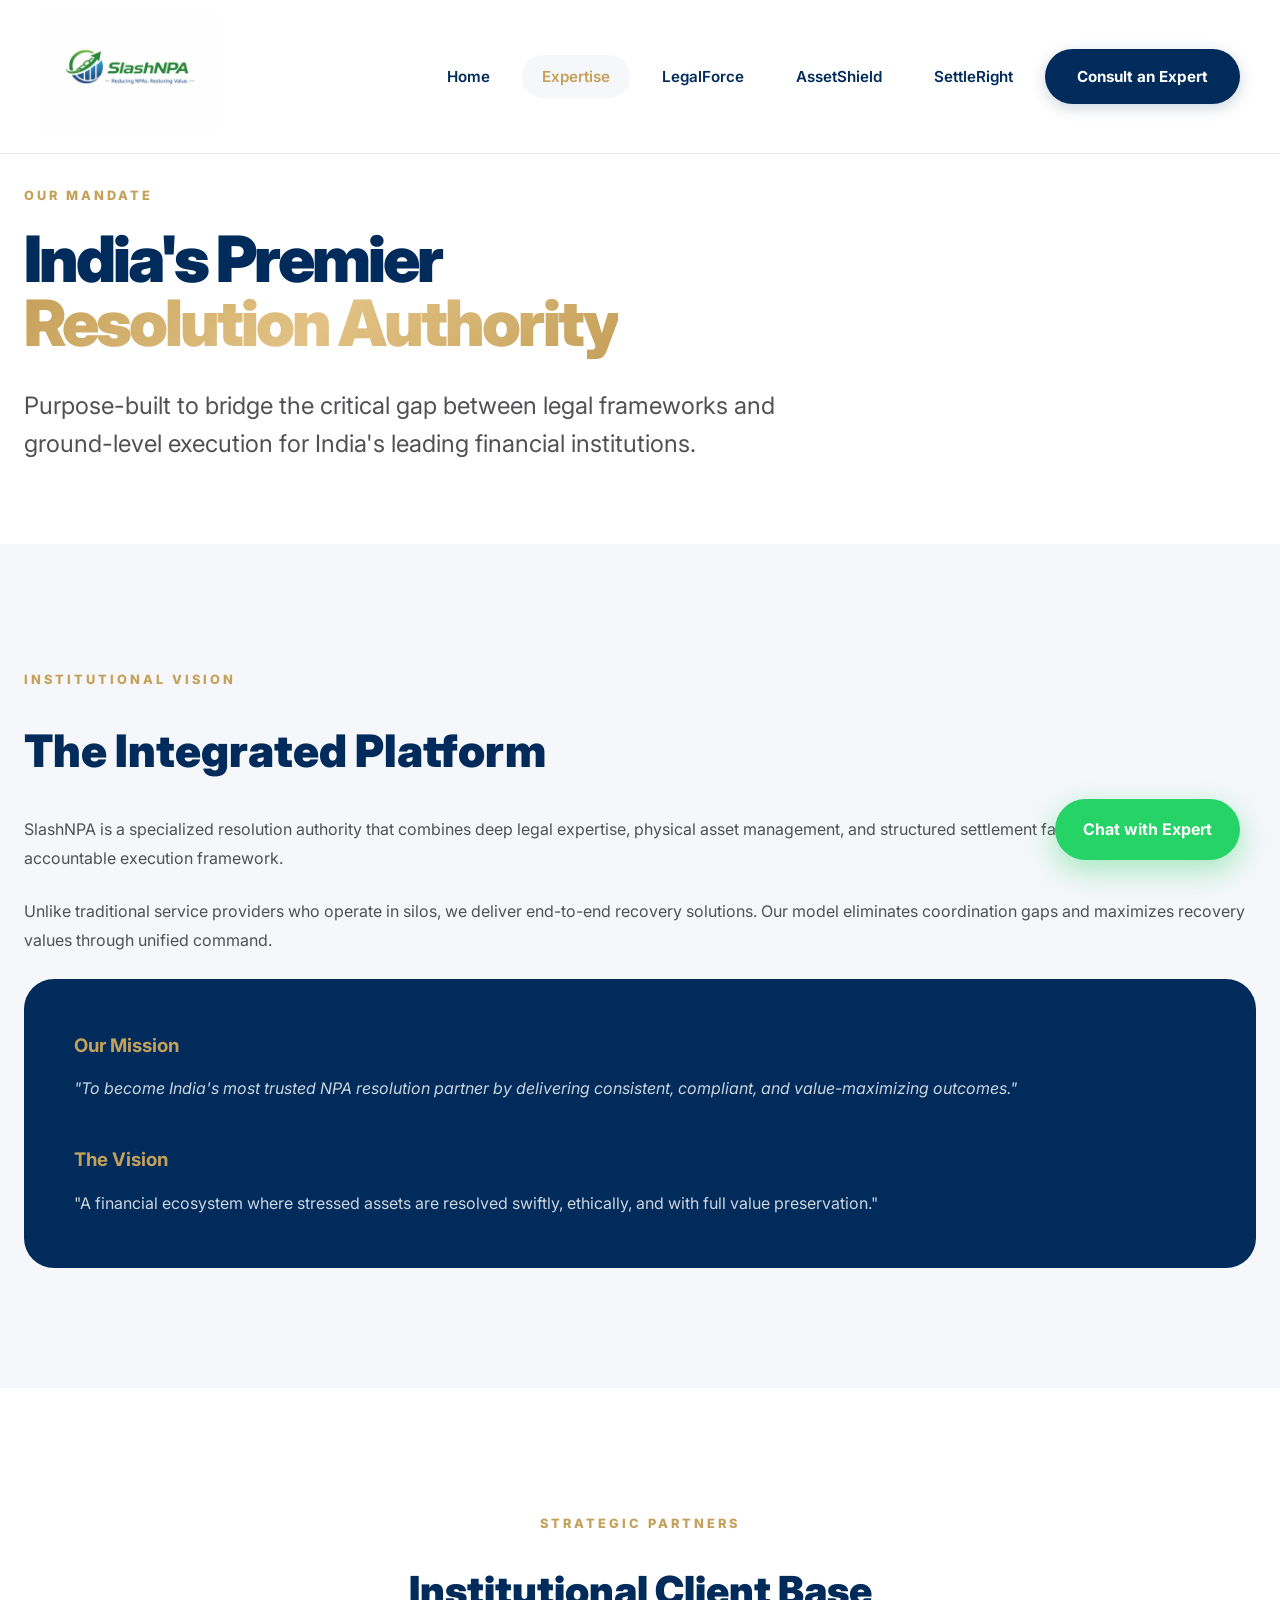
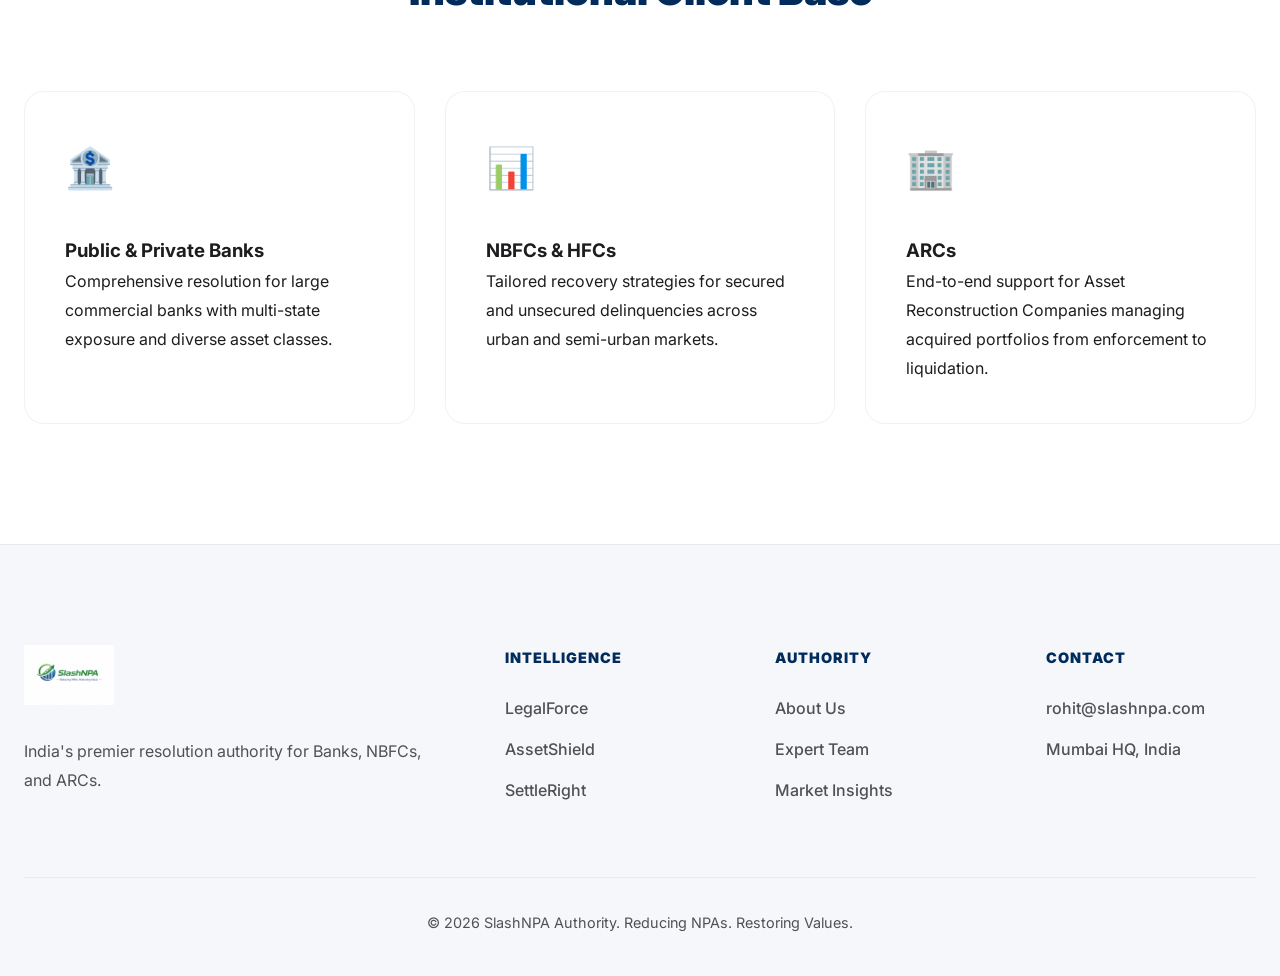
==== commit db73cbf6: "feat: revamp website to 'Resolution Authority' branding with expert insights" ====
--- a/about.html
+++ b/about.html
@@ -3,7 +3,7 @@
 <head>
     <meta charset="UTF-8">
     <meta name="viewport" content="width=device-width, initial-scale=1.0">
-    <title>About Us - SlashNPA</title>
+    <title>Expertise | SlashNPA Authority</title>
     <link rel="stylesheet" href="style.css">
     <link rel="icon" href="logo.png" type="image/png">
 </head>
@@ -14,50 +14,46 @@
             <a href="index.html" class="header-logo">
                 <img src="logo.png" alt="SlashNPA Logo">
             </a>
-            <button class="nav-toggle" onclick="toggleNav()">
-                <span></span><span></span><span></span>
-            </button>
-            <nav class="nav-menu" id="navMenu">
+            <nav class="nav-menu">
                 <a href="index.html">Home</a>
-                <a href="about.html" class="active">About Us</a>
+                <a href="about.html" class="active">Expertise</a>
                 <a href="legalforce.html">LegalForce</a>
                 <a href="assetshield.html">AssetShield</a>
                 <a href="settleright.html">SettleRight</a>
-                <a href="contact.html" class="nav-cta">Contact Us</a>
+                <a href="contact.html" class="nav-cta">Consult an Expert</a>
             </nav>
         </div>
     </header>
 
     <!-- HERO -->
-    <section class="hero">
-        <div class="hero-bg-image" style="background-image: url('https://static.prod-images.emergentagent.com/jobs/a4baba2c-376d-4b8c-9a96-2b525d18a2c8/images/afdd9255a5288e61bcdd5e1880a427857a99ccb2efa2ae9c84d1fa240c17ac61.png');"></div>
-        <div class="hero-overlay"></div>
-        <div class="hero-content">
-            <span class="section-label" style="color:var(--green);">About SlashNPA</span>
-            <h1>Serving Banks, NBFCs, <span>ARCs.</span></h1>
-            <p>We are India's integrated NPA resolution company — purpose-built to bridge the gap between legal rights and ground-level execution.</p>
+    <section class="hero" style="padding-top: 180px; padding-bottom: 80px;">
+        <div class="container">
+            <div class="hero-content" style="text-align: left; max-width: 100%;">
+                <span class="section-label">Our Mandate</span>
+                <h1 style="font-size: 4rem;">India's Premier <br><span>Resolution Authority</span></h1>
+                <p style="margin: 0; max-width: 800px;">Purpose-built to bridge the critical gap between legal frameworks and ground-level execution for India's leading financial institutions.</p>
+            </div>
         </div>
     </section>
 
     <!-- WHO WE ARE -->
-    <section class="section">
+    <section class="section section-alt">
         <div class="container">
             <div class="grid-2">
                 <div>
-                    <span class="section-label">Who We Are</span>
-                    <h2 style="font-size:2.4rem; font-weight:900; color:var(--navy); margin-bottom:20px;">India's Most Integrated NPA Resolution Platform</h2>
-                    <p style="color:var(--text-muted); line-height:1.9; margin-bottom:24px;">SlashNPA is a specialized resolution company that combines legal expertise, physical asset management, and structured settlement facilitation into a single, accountable execution framework.</p>
-                    <p style="color:var(--text-muted); line-height:1.9; margin-bottom:24px;">Unlike traditional service providers who operate in silos, we deliver end-to-end recovery solutions. Our model eliminates coordination gaps, accelerates timelines, and maximizes recovery values through unified command and control.</p>
-                    <p style="color:var(--text-muted); line-height:1.9;">Founded by professionals with deep domain expertise in banking, law, and asset management, SlashNPA is built on the belief that NPA resolution requires an integrated approach — not fragmented vendor management.</p>
+                    <span class="section-label">Institutional Vision</span>
+                    <h2 style="font-size:2.8rem; font-weight:900; color:var(--navy); margin-bottom:24px;">The Integrated Platform</h2>
+                    <p style="color:var(--text-muted); margin-bottom:24px;">SlashNPA is a specialized resolution authority that combines deep legal expertise, physical asset management, and structured settlement facilitation into a single, accountable execution framework.</p>
+                    <p style="color:var(--text-muted); margin-bottom:24px;">Unlike traditional service providers who operate in silos, we deliver end-to-end recovery solutions. Our model eliminates coordination gaps and maximizes recovery values through unified command.</p>
                 </div>
-                <div>
-                    <div class="card" style="border-left:4px solid var(--green);">
-                        <h3>Our Mission</h3>
-                        <p style="font-size:1.15rem; line-height:1.8; color:var(--navy); font-weight:500; margin-top:12px;">"To become India's most trusted NPA resolution partner by delivering consistent, compliant, and value-maximizing outcomes through an integrated execution model."</p>
+                <div style="background: var(--navy); padding: 50px; border-radius: 30px; color: white;">
+                    <div style="margin-bottom: 40px;">
+                        <h3 style="color: var(--gold); margin-bottom: 12px;">Our Mission</h3>
+                        <p style="opacity: 0.8; font-style: italic;">"To become India's most trusted NPA resolution partner by delivering consistent, compliant, and value-maximizing outcomes."</p>
                     </div>
-                    <div class="card" style="margin-top:24px; border-left:4px solid var(--navy);">
-                        <h3>Our Vision</h3>
-                        <p style="font-size:1.15rem; line-height:1.8; color:var(--navy); font-weight:500; margin-top:12px;">"A financial ecosystem where stressed assets are resolved swiftly, ethically, and with full value preservation — benefiting lenders, borrowers, and the economy."</p>
+                    <div>
+                        <h3 style="color: var(--gold); margin-bottom: 12px;">The Vision</h3>
+                        <p style="opacity: 0.8;">"A financial ecosystem where stressed assets are resolved swiftly, ethically, and with full value preservation."</p>
                     </div>
                 </div>
             </div>
@@ -65,142 +61,73 @@
     </section>
 
     <!-- WHO WE SERVE -->
-    <section class="section section-alt">
+    <section class="section">
         <div class="container">
-            <div class="section-header">
-                <span class="section-label">Our Clients</span>
-                <h2>Who We Serve</h2>
-                <p>We partner with India's leading financial institutions to resolve their stressed asset portfolios.</p>
+            <div class="text-center" style="margin-bottom: 64px;">
+                <span class="section-label">Strategic Partners</span>
+                <h2 style="font-size: 2.5rem; font-weight: 900; color: var(--navy);">Institutional Client Base</h2>
             </div>
-            <div class="grid-3">
-                <div class="card animate-on-scroll">
-                    <div class="card-icon">🏦</div>
-                    <h3>Public & Private Sector Banks</h3>
-                    <p>Comprehensive NPA resolution for large commercial banks with multi-state exposure and diverse asset classes — from retail to corporate stressed accounts.</p>
-                    <div style="margin-top:16px;">
-                        <span class="tag">Retail NPAs</span>
-                        <span class="tag">MSME</span>
-                        <span class="tag">Corporate</span>
-                    </div>
+            <div class="product-grid">
+                <div class="insight-card" style="padding: 40px;">
+                    <div class="product-icon">🏦</div>
+                    <h3>Public & Private Banks</h3>
+                    <p>Comprehensive resolution for large commercial banks with multi-state exposure and diverse asset classes.</p>
                 </div>
-                <div class="card animate-on-scroll">
-                    <div class="card-icon">📊</div>
-                    <h3>NBFCs & Housing Finance</h3>
-                    <p>Tailored recovery strategies for non-banking financial companies and HFCs dealing with secured and unsecured delinquencies across urban and semi-urban markets.</p>
-                    <div style="margin-top:16px;">
-                        <span class="tag">Home Loans</span>
-                        <span class="tag">LAP</span>
-                        <span class="tag">Vehicle Finance</span>
-                    </div>
+                <div class="insight-card" style="padding: 40px;">
+                    <div class="product-icon">📊</div>
+                    <h3>NBFCs & HFCs</h3>
+                    <p>Tailored recovery strategies for secured and unsecured delinquencies across urban and semi-urban markets.</p>
                 </div>
-                <div class="card animate-on-scroll">
-                    <div class="card-icon">🏢</div>
-                    <h3>Asset Reconstruction Companies</h3>
-                    <p>End-to-end resolution support for ARCs managing acquired portfolios — from legal enforcement through physical possession to final liquidation or settlement.</p>
-                    <div style="margin-top:16px;">
-                        <span class="tag">Portfolio Resolution</span>
-                        <span class="tag">SR Management</span>
-                    </div>
+                <div class="insight-card" style="padding: 40px;">
+                    <div class="product-icon">🏢</div>
+                    <h3>ARCs</h3>
+                    <p>End-to-end support for Asset Reconstruction Companies managing acquired portfolios from enforcement to liquidation.</p>
                 </div>
             </div>
         </div>
     </section>
 
-    <!-- WHY SLASHNPA -->
-    <section class="section">
-        <div class="container">
-            <div class="section-header">
-                <span class="section-label">Differentiators</span>
-                <h2>Why SlashNPA</h2>
-            </div>
-            <div class="grid-3">
-                <div class="card animate-on-scroll" style="text-align:center;">
-                    <div class="card-icon" style="margin:0 auto 20px;">🔗</div>
-                    <h3>Integrated Model</h3>
-                    <p>Legal + Physical + Settlement under one roof. No coordination gaps, no vendor management headaches.</p>
-                </div>
-                <div class="card animate-on-scroll" style="text-align:center;">
-                    <div class="card-icon" style="margin:0 auto 20px;">👥</div>
-                    <h3>Domain Experts</h3>
-                    <p>Team of banking veterans, legal professionals, and asset managers with decades of combined experience.</p>
-                </div>
-                <div class="card animate-on-scroll" style="text-align:center;">
-                    <div class="card-icon" style="margin:0 auto 20px;">📱</div>
-                    <h3>Tech-Enabled</h3>
-                    <p>Real-time dashboards, digital MIS, GPS tracking, and e-auction platforms for complete transparency.</p>
-                </div>
-                <div class="card animate-on-scroll" style="text-align:center;">
-                    <div class="card-icon" style="margin:0 auto 20px;">✅</div>
-                    <h3>Compliance First</h3>
-                    <p>Every action fully compliant with RBI guidelines, SARFAESI provisions, and judicial mandates.</p>
-                </div>
-                <div class="card animate-on-scroll" style="text-align:center;">
-                    <div class="card-icon" style="margin:0 auto 20px;">🇮🇳</div>
-                    <h3>Pan-India Presence</h3>
-                    <p>Operational capability across all states with local teams, advocates, and security partners.</p>
-                </div>
-                <div class="card animate-on-scroll" style="text-align:center;">
-                    <div class="card-icon" style="margin:0 auto 20px;">📈</div>
-                    <h3>Results-Oriented</h3>
-                    <p>Outcome-based engagement models aligned with your recovery targets and timelines.</p>
-                </div>
-            </div>
-        </div>
-    </section>
-
-    <!-- CTA BANNER -->
-    <section class="cta-banner">
-        <h2>Partner With Us</h2>
-        <p>Join India's leading financial institutions who trust SlashNPA for their stressed asset resolution.</p>
-        <a href="contact.html" class="btn-white">Start a Conversation →</a>
-    </section>
+    <!-- FLOATING WHATSAPP -->
+    <a href="https://api.whatsapp.com/send?phone=919876543210&text=Consult%20with%20SlashNPA%20Expert" class="wa-float" target="_blank">
+        <span>Chat with Expert</span>
+    </a>
 
     <!-- FOOTER -->
     <footer class="footer">
-        <div class="footer-inner">
-            <div class="footer-brand">
-                <img src="logo.png" alt="SlashNPA" style="height:60px; filter:brightness(0) invert(1);">
-                <p>India's most integrated NPA resolution platform — bridging the execution gap with legal, physical, and settlement expertise under one roof.</p>
+        <div class="container">
+            <div class="footer-grid">
+                <div>
+                    <img src="logo.png" alt="SlashNPA" style="height: 60px; margin-bottom: 24px;">
+                    <p style="color: var(--text-muted);">India's premier resolution authority for Banks, NBFCs, and ARCs.</p>
+                </div>
+                <div>
+                    <h4>Intelligence</h4>
+                    <ul class="footer-links">
+                        <li><a href="legalforce.html">LegalForce</a></li>
+                        <li><a href="assetshield.html">AssetShield</a></li>
+                        <li><a href="settleright.html">SettleRight</a></li>
+                    </ul>
+                </div>
+                <div>
+                    <h4>Authority</h4>
+                    <ul class="footer-links">
+                        <li><a href="about.html">About Us</a></li>
+                        <li><a href="contact.html">Expert Team</a></li>
+                        <li><a href="#">Market Insights</a></li>
+                    </ul>
+                </div>
+                <div>
+                    <h4>Contact</h4>
+                    <ul class="footer-links">
+                        <li><a href="mailto:rohit@slashnpa.com">rohit@slashnpa.com</a></li>
+                        <li><a href="#">Mumbai HQ, India</a></li>
+                    </ul>
+                </div>
             </div>
-            <div>
-                <h4>Solutions</h4>
-                <ul>
-                    <li><a href="legalforce.html">LegalForce</a></li>
-                    <li><a href="assetshield.html">AssetShield</a></li>
-                    <li><a href="settleright.html">SettleRight</a></li>
-                </ul>
-            </div>
-            <div>
-                <h4>Company</h4>
-                <ul>
-                    <li><a href="about.html">About Us</a></li>
-                    <li><a href="contact.html">Contact</a></li>
-                </ul>
-            </div>
-            <div>
-                <h4>Contact</h4>
-                <ul>
-                    <li><a href="mailto:rohit@slashnpa.com">rohit@slashnpa.com</a></li>
-                    <li><a href="#">Mumbai, India</a></li>
-                </ul>
+            <div style="margin-top: 60px; padding-top: 32px; border-top: 1px solid rgba(0,0,0,0.05); text-align: center; color: var(--text-muted); font-size: 0.9rem;">
+                © 2026 SlashNPA Authority. Reducing NPAs. Restoring Values.
             </div>
         </div>
-        <div class="footer-bottom">
-            <span>© 2026 SlashNPA. All Rights Reserved.</span>
-            <span>Reducing NPAs. Restoring Values.</span>
-        </div>
     </footer>
-
-    <script>
-        function toggleNav() {
-            document.getElementById('navMenu').classList.toggle('active');
-        }
-        const observer = new IntersectionObserver((entries) => {
-            entries.forEach(entry => {
-                if (entry.isIntersecting) entry.target.classList.add('visible');
-            });
-        }, { threshold: 0.1 });
-        document.querySelectorAll('.animate-on-scroll').forEach(el => observer.observe(el));
-    </script>
 </body>
 </html>
--- a/style.css
+++ b/style.css
@@ -1,5 +1,5 @@
-/* SlashNPA Professional Website - Global Stylesheet */
-@import url('https://fonts.googleapis.com/css2?family=Inter:wght@300;400;500;600;700;800;900&display=swap');
+/* SlashNPA Authority Resolution Platform - Global Stylesheet */
+@import url('https://fonts.googleapis.com/css2?family=Inter:wght@300;400;500;600;700;800;900&family=Playfair+Display:ital,wght@0,900;1,900&display=swap');
 
 /* ===== CSS RESET & BASE ===== */
 *, *::before, *::after {
@@ -9,16 +9,18 @@
 }
 
 :root {
-    --navy: #003366;
+    --navy: #002B5B;
+    --gold: #C5A059; /* Luxury Metallic Accent */
     --green: #009D5C;
     --white: #FFFFFF;
-    --light-gray: #F8F9FA;
-    --dark-gray: #2C3E50;
-    --text-muted: #6C757D;
-    --shadow-sm: 0 2px 8px rgba(0,0,0,0.06);
-    --shadow-md: 0 4px 20px rgba(0,0,0,0.08);
-    --shadow-lg: 0 10px 40px rgba(0,0,0,0.12);
-    --transition: all 0.3s cubic-bezier(0.4, 0, 0.2, 1);
+    --off-white: #FBFBFD;
+    --light-gray: #F5F7FA;
+    --dark-gray: #1D1D1F;
+    --text-muted: #515154;
+    --shadow-sm: 0 2px 10px rgba(0,0,0,0.05);
+    --shadow-md: 0 10px 30px rgba(0,0,0,0.08);
+    --shadow-lg: 0 20px 60px rgba(0,0,0,0.12);
+    --transition: all 0.4s cubic-bezier(0.16, 1, 0.3, 1);
 }
 
 html {
@@ -29,32 +31,74 @@
 body {
     font-family: 'Inter', -apple-system, BlinkMacSystemFont, sans-serif;
     color: var(--dark-gray);
-    line-height: 1.7;
+    line-height: 1.8;
     background: var(--white);
     overflow-x: hidden;
+    -webkit-font-smoothing: antialiased;
+}
+
+h1, h2, h3, .serif {
+    font-family: 'Inter', sans-serif;
+}
+
+.serif-heavy {
+    font-family: 'Playfair Display', serif;
+    font-style: italic;
 }
 
 img { max-width: 100%; height: auto; }
 a { text-decoration: none; color: inherit; transition: var(--transition); }
 ul { list-style: none; }
 
-/* ===== HEADER ===== */
+/* ===== GLOBAL COMPONENTS ===== */
+.container {
+    max-width: 1320px;
+    margin: 0 auto;
+    padding: 0 24px;
+}
+
+.section {
+    padding: 120px 0;
+}
+
+.section-alt {
+    background: var(--light-gray);
+}
+
+.section-label {
+    display: inline-block;
+    font-size: 0.8rem;
+    font-weight: 800;
+    text-transform: uppercase;
+    letter-spacing: 3px;
+    color: var(--gold);
+    margin-bottom: 20px;
+}
+
+.text-center { text-align: center; }
+
+/* ===== HEADER (AMBANI STANDARD) ===== */
 .header {
     position: fixed;
     top: 0;
     left: 0;
     right: 0;
     z-index: 1000;
-    background: var(--white);
-    border-bottom: 3px solid var(--green);
+    background: rgba(255, 255, 255, 0.98);
+    backdrop-filter: blur(20px);
+    border-bottom: 1px solid rgba(0,0,0,0.08);
+    transition: var(--transition);
+}
+
+.header.scrolled {
+    padding: 10px 0;
     box-shadow: var(--shadow-sm);
-    padding: 12px 0;
 }
 
 .header-inner {
-    max-width: 1280px;
+    max-width: 1400px;
     margin: 0 auto;
-    padding: 0 40px;
+    padding: 12px 40px;
     display: flex;
     align-items: center;
     justify-content: space-between;
@@ -63,664 +107,273 @@
 .header-logo img {
     height: 120px;
     width: auto;
+    transition: var(--transition);
 }
 
 .nav-menu {
     display: flex;
     align-items: center;
-    gap: 8px;
+    gap: 12px;
 }
 
 .nav-menu a {
-    padding: 10px 18px;
+    padding: 8px 20px;
     font-weight: 600;
     font-size: 0.95rem;
     color: var(--navy);
-    border-radius: 6px;
-    transition: var(--transition);
-    position: relative;
+    border-radius: 100px;
+    transition: var(--transition);
 }
 
 .nav-menu a:hover,
 .nav-menu a.active {
-    color: var(--green);
-    background: rgba(0, 157, 92, 0.06);
-}
-
-.nav-menu a.active::after {
-    content: '';
-    position: absolute;
-    bottom: 4px;
-    left: 18px;
-    right: 18px;
-    height: 2px;
-    background: var(--green);
-    border-radius: 2px;
+    background: var(--light-gray);
+    color: var(--gold);
 }
 
 .nav-cta {
-    background: var(--green) !important;
+    background: var(--navy) !important;
     color: var(--white) !important;
-    padding: 12px 24px !important;
-    border-radius: 8px !important;
+    padding: 14px 32px !important;
+    border-radius: 100px !important;
     font-weight: 700 !important;
+    box-shadow: 0 4px 15px rgba(0, 43, 91, 0.2);
 }
 
 .nav-cta:hover {
-    background: #00B86B !important;
-    transform: translateY(-1px);
-    box-shadow: 0 4px 12px rgba(0, 157, 92, 0.3);
-}
-
-/* Mobile nav toggle */
-.nav-toggle {
-    display: none;
-    background: none;
-    border: none;
-    cursor: pointer;
-    padding: 8px;
-}
-
-.nav-toggle span {
-    display: block;
-    width: 28px;
-    height: 3px;
-    background: var(--navy);
-    margin: 5px 0;
-    border-radius: 2px;
-    transition: var(--transition);
-}
-
-/* ===== HERO SECTIONS ===== */
+    transform: scale(1.05);
+    background: var(--gold) !important;
+}
+
+/* ===== HERO (CINEMATIC) ===== */
 .hero {
-    margin-top: 147px;
-    padding: 100px 40px;
-    background: linear-gradient(135deg, var(--navy) 0%, #001a33 100%);
+    margin-top: 0;
+    padding-top: 180px;
+    padding-bottom: 120px;
+    background: var(--white);
     position: relative;
     overflow: hidden;
-    min-height: 520px;
-    display: flex;
-    align-items: center;
-}
-
-.hero-bg-image {
-    position: absolute;
-    top: 0; left: 0; right: 0; bottom: 0;
+}
+
+.hero-content {
+    max-width: 1000px;
+    margin: 0 auto;
+    text-align: center;
+    position: relative;
+    z-index: 2;
+}
+
+.hero h1 {
+    font-size: 5.5rem;
+    font-weight: 900;
+    color: var(--navy);
+    line-height: 1;
+    margin-bottom: 32px;
+    letter-spacing: -3px;
+}
+
+.hero h1 span {
+    color: var(--gold);
+    background: linear-gradient(135deg, #C5A059 0%, #E2C285 50%, #C5A059 100%);
+    -webkit-background-clip: text;
+    -webkit-text-fill-color: transparent;
+}
+
+.hero p {
+    font-size: 1.5rem;
+    color: var(--text-muted);
+    max-width: 720px;
+    margin: 0 auto 48px;
+    line-height: 1.6;
+}
+
+.hero-visual {
+    margin-top: 60px;
+    border-radius: 30px;
+    overflow: hidden;
+    box-shadow: var(--shadow-lg);
+    transform: perspective(1000px) rotateX(5deg);
+}
+
+/* ===== INSIGHTS GRID (REF INSPIRED) ===== */
+.insights-grid {
+    display: grid;
+    grid-template-columns: repeat(3, 1fr);
+    gap: 40px;
+}
+
+.insight-card {
+    background: var(--white);
+    border-radius: 20px;
+    overflow: hidden;
+    transition: var(--transition);
+    border: 1px solid rgba(0,0,0,0.05);
+}
+
+.insight-card:hover {
+    transform: translateY(-10px);
+    box-shadow: var(--shadow-lg);
+}
+
+.insight-thumb {
+    height: 240px;
     background-size: cover;
     background-position: center;
-    opacity: 0.15;
-}
-
-.hero-overlay {
-    position: absolute;
-    top: 0; left: 0; right: 0; bottom: 0;
-    background: linear-gradient(135deg, rgba(0,51,102,0.92) 0%, rgba(0,26,51,0.95) 100%);
-}
-
-.hero-content {
-    position: relative;
-    z-index: 2;
-    max-width: 1280px;
-    margin: 0 auto;
-    width: 100%;
-}
-
-.hero h1 {
-    font-size: 4rem;
-    font-weight: 900;
-    color: var(--white);
-    line-height: 1.1;
-    margin-bottom: 24px;
-    letter-spacing: -1px;
-}
-
-.hero h1 span {
-    color: var(--green);
-}
-
-.hero p {
-    font-size: 1.3rem;
-    color: rgba(255,255,255,0.85);
-    max-width: 640px;
-    line-height: 1.8;
-    margin-bottom: 36px;
-}
-
-.hero-btn {
-    display: inline-flex;
-    align-items: center;
-    gap: 10px;
-    padding: 16px 36px;
-    background: var(--green);
-    color: var(--white);
-    font-size: 1.1rem;
-    font-weight: 700;
-    border-radius: 10px;
-    transition: var(--transition);
-    box-shadow: 0 4px 16px rgba(0, 157, 92, 0.3);
-}
-
-.hero-btn:hover {
-    background: #00B86B;
-    transform: translateY(-2px);
-    box-shadow: 0 8px 24px rgba(0, 157, 92, 0.4);
-}
-
-/* ===== SECTIONS ===== */
-.section {
-    padding: 100px 40px;
-}
-
-.section-alt {
-    background: var(--light-gray);
-}
-
-.container {
-    max-width: 1280px;
-    margin: 0 auto;
-}
-
-.section-header {
-    text-align: center;
-    margin-bottom: 64px;
-}
-
-.section-header h2 {
-    font-size: 2.8rem;
-    font-weight: 900;
-    color: var(--navy);
-    margin-bottom: 16px;
-    letter-spacing: -0.5px;
-}
-
-.section-header p {
-    font-size: 1.15rem;
-    color: var(--text-muted);
-    max-width: 680px;
-    margin: 0 auto;
-}
-
-.section-label {
-    display: inline-block;
-    font-size: 0.85rem;
-    font-weight: 700;
+}
+
+.insight-body {
+    padding: 32px;
+}
+
+.insight-meta {
+    font-size: 0.8rem;
+    color: var(--gold);
+    font-weight: 800;
+    margin-bottom: 12px;
     text-transform: uppercase;
-    letter-spacing: 2px;
-    color: var(--green);
-    margin-bottom: 12px;
-}
-
-/* ===== CARDS & GRIDS ===== */
-.grid-3 {
-    display: grid;
-    grid-template-columns: repeat(3, 1fr);
-    gap: 32px;
-}
-
-.grid-2 {
-    display: grid;
-    grid-template-columns: repeat(2, 1fr);
-    gap: 40px;
-    align-items: center;
-}
-
-.card {
-    background: var(--white);
-    border-radius: 16px;
-    padding: 40px;
-    box-shadow: var(--shadow-md);
-    transition: var(--transition);
-    border: 1px solid rgba(0,0,0,0.04);
-}
-
-.card:hover {
-    transform: translateY(-4px);
-    box-shadow: var(--shadow-lg);
-}
-
-.card-icon {
-    width: 64px;
-    height: 64px;
-    border-radius: 14px;
-    background: linear-gradient(135deg, rgba(0,157,92,0.1), rgba(0,157,92,0.05));
-    display: flex;
-    align-items: center;
-    justify-content: center;
-    margin-bottom: 24px;
-    font-size: 1.8rem;
-}
-
-.card h3 {
+    letter-spacing: 1px;
+}
+
+.insight-body h3 {
     font-size: 1.4rem;
     font-weight: 800;
     color: var(--navy);
-    margin-bottom: 12px;
-}
-
-.card p {
+    margin-bottom: 16px;
+    line-height: 1.3;
+}
+
+.insight-body p {
+    font-size: 0.95rem;
     color: var(--text-muted);
-    font-size: 0.98rem;
-    line-height: 1.7;
-}
-
-.card-link {
-    display: inline-flex;
-    align-items: center;
-    gap: 6px;
-    margin-top: 20px;
-    font-weight: 700;
-    color: var(--green);
-    font-size: 0.95rem;
-}
-
-.card-link:hover {
-    gap: 10px;
-}
-
-/* ===== STATS ===== */
-.stats-row {
-    display: flex;
-    justify-content: center;
-    gap: 60px;
-    margin-top: 60px;
-    flex-wrap: wrap;
-}
-
-.stat-item {
-    text-align: center;
-}
-
-.stat-item .number {
-    font-size: 3.2rem;
-    font-weight: 900;
-    color: var(--green);
-    line-height: 1;
-}
-
-.stat-item .label {
-    font-size: 0.9rem;
-    color: var(--text-muted);
-    margin-top: 8px;
-    font-weight: 500;
-}
-
-/* ===== FEATURE LIST ===== */
-.feature-list {
-    list-style: none;
-}
-
-.feature-list li {
-    padding: 16px 0;
-    border-bottom: 1px solid rgba(0,0,0,0.06);
-    display: flex;
-    align-items: flex-start;
-    gap: 16px;
-    font-size: 1.05rem;
-}
-
-.feature-list li:last-child {
-    border-bottom: none;
-}
-
-.feature-list .check {
-    width: 28px;
-    height: 28px;
-    border-radius: 50%;
-    background: rgba(0,157,92,0.1);
-    display: flex;
-    align-items: center;
-    justify-content: center;
-    flex-shrink: 0;
-    color: var(--green);
-    font-weight: 700;
-    font-size: 0.85rem;
-}
-
-/* ===== PROCESS/TIMELINE ===== */
-.process-steps {
-    display: grid;
-    grid-template-columns: repeat(4, 1fr);
-    gap: 24px;
-    margin-top: 48px;
-}
-
-.process-step {
-    text-align: center;
-    padding: 32px 20px;
-    position: relative;
-}
-
-.step-number {
-    width: 56px;
-    height: 56px;
-    border-radius: 50%;
+}
+
+/* ===== STATS BAR (AUTHORITY) ===== */
+.authority-bar {
     background: var(--navy);
+    padding: 60px 0;
     color: var(--white);
-    display: flex;
-    align-items: center;
-    justify-content: center;
-    font-size: 1.3rem;
-    font-weight: 800;
-    margin: 0 auto 20px;
-}
-
-.process-step h4 {
-    font-size: 1.1rem;
-    font-weight: 700;
-    color: var(--navy);
-    margin-bottom: 10px;
-}
-
-.process-step p {
-    font-size: 0.9rem;
-    color: var(--text-muted);
-    line-height: 1.6;
-}
-
-/* ===== FORMS ===== */
-.form-group {
-    margin-bottom: 20px;
-}
-
-.form-group label {
-    display: block;
-    font-weight: 600;
-    color: var(--navy);
-    margin-bottom: 8px;
-    font-size: 0.95rem;
-}
-
-.form-group input,
-.form-group textarea,
-.form-group select {
-    width: 100%;
-    padding: 14px 18px;
-    border: 2px solid #E8ECF0;
-    border-radius: 10px;
-    font-size: 1rem;
-    font-family: 'Inter', sans-serif;
-    transition: var(--transition);
-    background: var(--white);
-}
-
-.form-group input:focus,
-.form-group textarea:focus,
-.form-group select:focus {
-    outline: none;
-    border-color: var(--green);
-    box-shadow: 0 0 0 4px rgba(0, 157, 92, 0.1);
-}
-
-.form-group textarea {
-    resize: vertical;
-    min-height: 140px;
-}
-
-.btn-submit {
-    display: inline-flex;
-    align-items: center;
-    gap: 10px;
-    padding: 16px 40px;
-    background: var(--green);
-    color: var(--white);
-    font-size: 1.05rem;
-    font-weight: 700;
-    border: none;
-    border-radius: 10px;
-    cursor: pointer;
-    transition: var(--transition);
-    font-family: 'Inter', sans-serif;
-}
-
-.btn-submit:hover {
-    background: #00B86B;
-    transform: translateY(-2px);
-    box-shadow: 0 6px 20px rgba(0, 157, 92, 0.3);
-}
-
-/* ===== CONTACT INFO ===== */
-.contact-info-box {
-    background: var(--navy);
-    border-radius: 16px;
-    padding: 40px;
-    color: var(--white);
-}
-
-.contact-info-box h3 {
-    font-size: 1.6rem;
-    font-weight: 800;
-    margin-bottom: 24px;
-}
-
-.contact-info-item {
-    display: flex;
-    align-items: flex-start;
-    gap: 16px;
-    margin-bottom: 24px;
-}
-
-.contact-info-item .icon {
-    width: 44px;
-    height: 44px;
-    border-radius: 10px;
-    background: rgba(0,157,92,0.2);
-    display: flex;
-    align-items: center;
-    justify-content: center;
-    flex-shrink: 0;
-    font-size: 1.2rem;
-}
-
-.contact-info-item .text h4 {
-    font-weight: 700;
-    margin-bottom: 4px;
-    font-size: 1rem;
-}
-
-.contact-info-item .text p {
-    opacity: 0.8;
-    font-size: 0.95rem;
-    line-height: 1.6;
-}
-
-/* ===== FOOTER ===== */
-.footer {
-    background: var(--navy);
-    color: var(--white);
-    padding: 80px 40px 40px;
-}
-
-.footer-inner {
-    max-width: 1280px;
-    margin: 0 auto;
-    display: grid;
-    grid-template-columns: 2fr 1fr 1fr 1fr;
-    gap: 48px;
-}
-
-.footer-brand p {
-    opacity: 0.7;
-    margin-top: 16px;
-    font-size: 0.95rem;
-    line-height: 1.7;
-    max-width: 320px;
-}
-
-.footer h4 {
-    font-size: 1rem;
-    font-weight: 700;
-    margin-bottom: 20px;
-    color: var(--green);
-}
-
-.footer ul li {
-    margin-bottom: 10px;
-}
-
-.footer ul li a {
-    opacity: 0.7;
-    font-size: 0.95rem;
-    transition: var(--transition);
-}
-
-.footer ul li a:hover {
-    opacity: 1;
-    color: var(--green);
-}
-
-.footer-bottom {
-    max-width: 1280px;
-    margin: 48px auto 0;
-    padding-top: 32px;
-    border-top: 1px solid rgba(255,255,255,0.1);
+}
+
+.stats-container {
     display: flex;
     justify-content: space-between;
     align-items: center;
+}
+
+.stat-block {
+    text-align: left;
+}
+
+.stat-block .value {
+    font-size: 3.5rem;
+    font-weight: 900;
+    color: var(--gold);
+    line-height: 1;
+}
+
+.stat-block .label {
     font-size: 0.9rem;
-    opacity: 0.7;
-}
-
-/* ===== CTA BANNER ===== */
-.cta-banner {
-    background: linear-gradient(135deg, var(--green) 0%, #00B86B 100%);
-    padding: 80px 40px;
-    text-align: center;
+    opacity: 0.6;
+    text-transform: uppercase;
+    letter-spacing: 1px;
+    margin-top: 8px;
+}
+
+/* ===== PRODUCT CARDS (INTACT PILLARS) ===== */
+.product-grid {
+    display: grid;
+    grid-template-columns: repeat(3, 1fr);
+    gap: 30px;
+}
+
+.product-card {
+    background: var(--white);
+    padding: 50px;
+    border-radius: 24px;
+    border: 1px solid rgba(0,0,0,0.08);
+    transition: var(--transition);
+}
+
+.product-card:hover {
+    background: var(--navy);
     color: var(--white);
 }
 
-.cta-banner h2 {
-    font-size: 2.6rem;
-    font-weight: 900;
-    margin-bottom: 16px;
-}
-
-.cta-banner p {
-    font-size: 1.15rem;
-    opacity: 0.9;
-    margin-bottom: 32px;
-    max-width: 560px;
-    margin-left: auto;
-    margin-right: auto;
-}
-
-.cta-banner .btn-white {
-    display: inline-flex;
-    align-items: center;
-    gap: 10px;
-    padding: 16px 40px;
-    background: var(--white);
-    color: var(--navy);
-    font-size: 1.05rem;
+.product-card:hover h3 { color: var(--gold); }
+.product-card:hover p { color: rgba(255,255,255,0.7); }
+
+.product-icon {
+    font-size: 2.5rem;
+    margin-bottom: 30px;
+}
+
+/* ===== WHATSAPP FLOATING (REF INSPIRED) ===== */
+.wa-float {
+    position: fixed;
+    bottom: 40px;
+    right: 40px;
+    background: #25D366;
+    color: white;
+    padding: 16px 28px;
+    border-radius: 100px;
     font-weight: 700;
-    border-radius: 10px;
-    transition: var(--transition);
-}
-
-.cta-banner .btn-white:hover {
-    transform: translateY(-2px);
-    box-shadow: 0 8px 24px rgba(0,0,0,0.15);
-}
-
-/* ===== RESPONSIVE ===== */
-@media (max-width: 1024px) {
-    .grid-3 { grid-template-columns: repeat(2, 1fr); }
-    .footer-inner { grid-template-columns: 1fr 1fr; }
-    .hero h1 { font-size: 3rem; }
-    .process-steps { grid-template-columns: repeat(2, 1fr); }
-}
-
-@media (max-width: 768px) {
-    .header-inner { padding: 0 20px; }
-    .header-logo img { height: 80px; }
-
-    .nav-toggle { display: block; }
-    .nav-menu {
-        display: none;
-        position: absolute;
-        top: 100%;
-        left: 0;
-        right: 0;
-        background: var(--white);
-        flex-direction: column;
-        padding: 20px;
-        border-bottom: 3px solid var(--green);
-        box-shadow: var(--shadow-lg);
-    }
-    .nav-menu.active { display: flex; }
-    .nav-menu a { width: 100%; text-align: center; padding: 14px; }
-
-    .hero { padding: 60px 20px; min-height: 420px; margin-top: 107px; }
-    .hero h1 { font-size: 2.2rem; }
-    .hero p { font-size: 1.05rem; }
-
-    .section { padding: 60px 20px; }
-    .section-header h2 { font-size: 2rem; }
-
-    .grid-3 { grid-template-columns: 1fr; }
-    .grid-2 { grid-template-columns: 1fr; }
-    .process-steps { grid-template-columns: 1fr; }
-    .footer-inner { grid-template-columns: 1fr; }
-    .footer-bottom { flex-direction: column; gap: 12px; text-align: center; }
-    .stats-row { gap: 32px; }
-    .stat-item .number { font-size: 2.4rem; }
-}
-
-/* ===== ANIMATIONS ===== */
-@keyframes fadeInUp {
-    from { opacity: 0; transform: translateY(30px); }
-    to { opacity: 1; transform: translateY(0); }
-}
-
-.animate-on-scroll {
-    opacity: 0;
-    transform: translateY(30px);
-    transition: opacity 0.6s ease, transform 0.6s ease;
-}
-
-.animate-on-scroll.visible {
-    opacity: 1;
-    transform: translateY(0);
-}
-
-/* ===== PAGE-SPECIFIC ===== */
-.pillar-highlight {
-    border-left: 4px solid var(--green);
-    padding-left: 24px;
-    margin: 20px 0;
-}
-
-.service-detail-card {
-    background: var(--white);
-    border-radius: 16px;
-    padding: 48px;
-    box-shadow: var(--shadow-md);
-    margin-bottom: 32px;
-    border: 1px solid rgba(0,0,0,0.04);
-}
-
-.service-detail-card h3 {
-    font-size: 1.6rem;
-    font-weight: 800;
-    color: var(--navy);
-    margin-bottom: 16px;
     display: flex;
     align-items: center;
     gap: 12px;
-}
-
-.service-detail-card p {
-    color: var(--text-muted);
-    line-height: 1.8;
-    font-size: 1.02rem;
-}
-
-.tag {
-    display: inline-block;
-    padding: 6px 14px;
-    background: rgba(0,157,92,0.08);
-    color: var(--green);
-    font-size: 0.8rem;
-    font-weight: 700;
-    border-radius: 20px;
-    margin: 4px 4px 4px 0;
-}
+    box-shadow: 0 10px 30px rgba(37, 211, 102, 0.4);
+    z-index: 1000;
+}
+
+/* ===== FOOTER (INSIGHTFUL) ===== */
+.footer {
+    background: var(--light-gray);
+    padding: 100px 0 40px;
+    border-top: 1px solid rgba(0,0,0,0.05);
+}
+
+.footer-grid {
+    display: grid;
+    grid-template-columns: 2fr 1fr 1fr 1fr;
+    gap: 60px;
+}
+
+.footer h4 {
+    font-weight: 900;
+    color: var(--navy);
+    margin-bottom: 24px;
+    text-transform: uppercase;
+    font-size: 0.9rem;
+    letter-spacing: 1px;
+}
+
+.footer-links li { margin-bottom: 12px; }
+.footer-links a { color: var(--text-muted); font-weight: 500; }
+.footer-links a:hover { color: var(--gold); }
+
+/* ===== ANIMATIONS ===== */
+.animate-in {
+    opacity: 0;
+    transform: translateY(40px);
+    transition: var(--transition);
+}
+
+.animate-in.visible {
+    opacity: 1;
+    transform: translateY(0);
+}
+
+/* ===== RESPONSIVE ===== */
+@media (max-width: 1024px) {
+    .hero h1 { font-size: 4rem; }
+    .insights-grid { grid-template-columns: 1fr 1fr; }
+    .footer-grid { grid-template-columns: 1fr 1fr; }
+}
+
+@media (max-width: 768px) {
+    .hero h1 { font-size: 3rem; letter-spacing: -1px; }
+    .hero p { font-size: 1.1rem; }
+    .stats-container { flex-direction: column; gap: 40px; }
+    .insights-grid { grid-template-columns: 1fr; }
+    .product-grid { grid-template-columns: 1fr; }
+    .header-logo img { height: 80px; }
+}
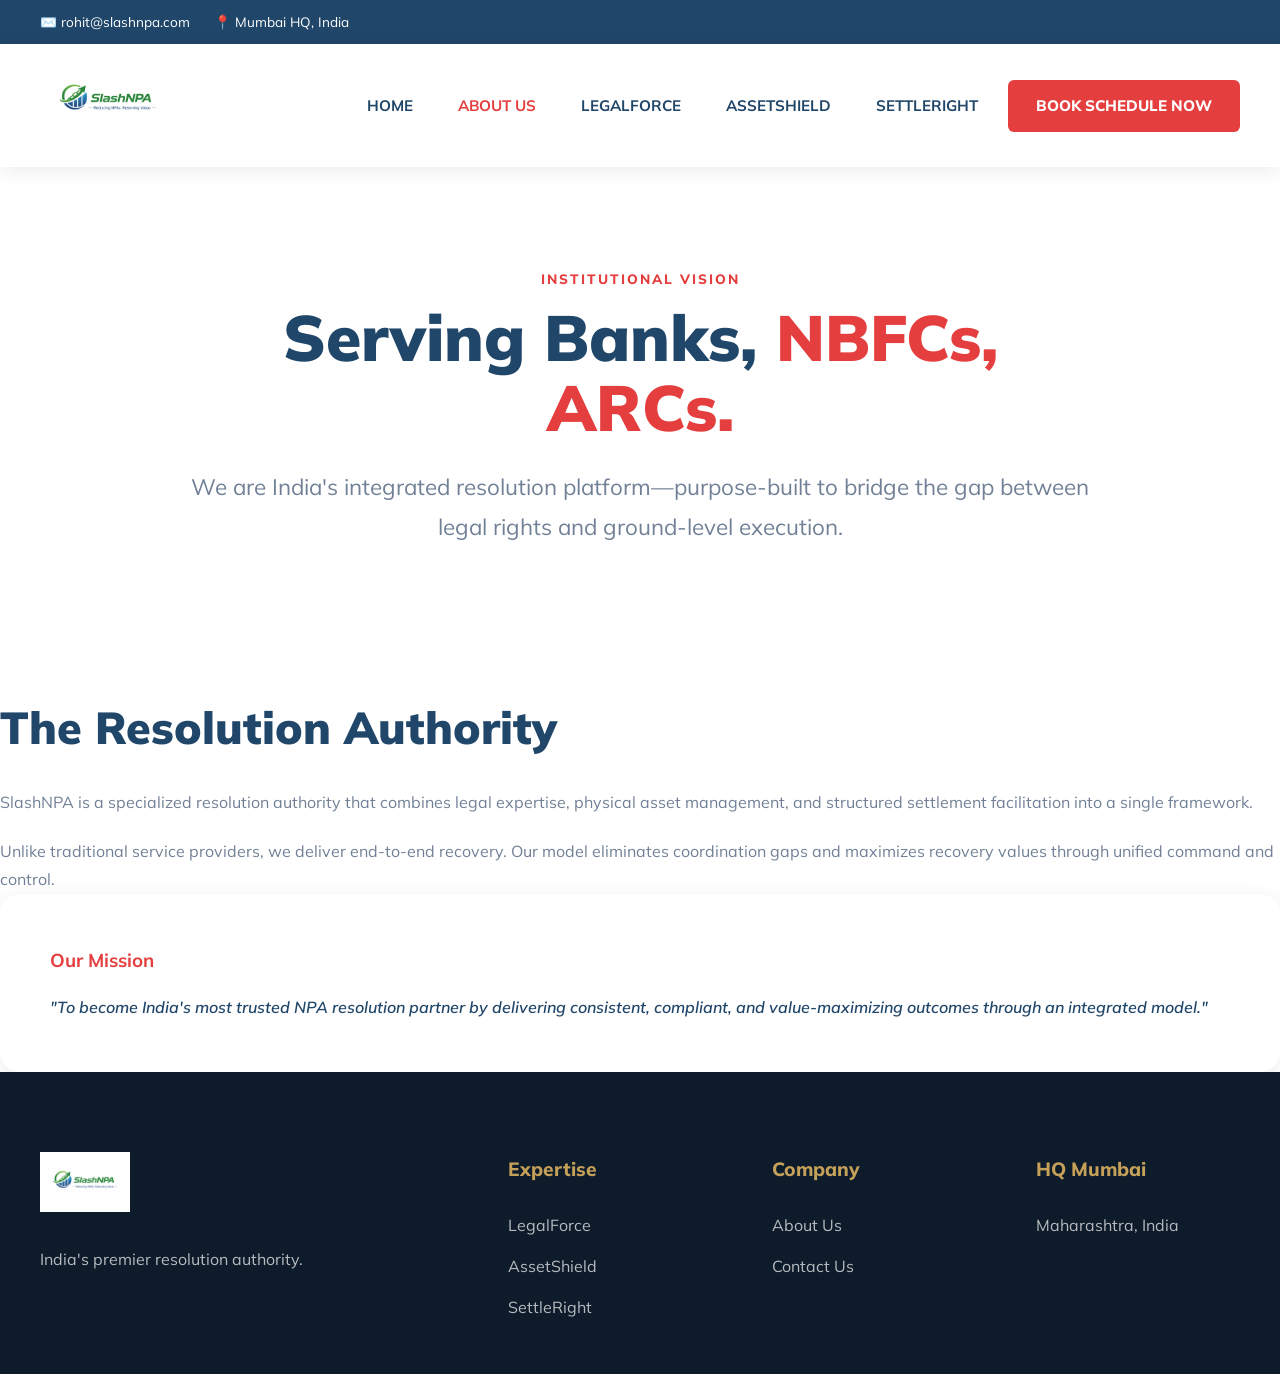
==== commit 9dee6f85: "feat: full redesign inspired by 'NPA Consultant' aesthetic with authority branding" ====
--- a/about.html
+++ b/about.html
@@ -3,11 +3,19 @@
 <head>
     <meta charset="UTF-8">
     <meta name="viewport" content="width=device-width, initial-scale=1.0">
-    <title>Expertise | SlashNPA Authority</title>
+    <title>About Us | SlashNPA Authority</title>
     <link rel="stylesheet" href="style.css">
     <link rel="icon" href="logo.png" type="image/png">
 </head>
 <body>
+    <!-- TOP BAR -->
+    <div class="top-bar">
+        <div class="top-info">
+            <span>✉️ rohit@slashnpa.com</span>
+            <span>📍 Mumbai HQ, India</span>
+        </div>
+    </div>
+
     <!-- HEADER -->
     <header class="header">
         <div class="header-inner">
@@ -16,116 +24,68 @@
             </a>
             <nav class="nav-menu">
                 <a href="index.html">Home</a>
-                <a href="about.html" class="active">Expertise</a>
+                <a href="about.html" class="active">About Us</a>
                 <a href="legalforce.html">LegalForce</a>
                 <a href="assetshield.html">AssetShield</a>
                 <a href="settleright.html">SettleRight</a>
-                <a href="contact.html" class="nav-cta">Consult an Expert</a>
+                <a href="contact.html" class="nav-cta">Book Schedule Now</a>
             </nav>
         </div>
     </header>
 
-    <!-- HERO -->
-    <section class="hero" style="padding-top: 180px; padding-bottom: 80px;">
+    <!-- PAGE HERO -->
+    <section class="hero" style="padding: 100px 40px;">
         <div class="container">
-            <div class="hero-content" style="text-align: left; max-width: 100%;">
-                <span class="section-label">Our Mandate</span>
-                <h1 style="font-size: 4rem;">India's Premier <br><span>Resolution Authority</span></h1>
-                <p style="margin: 0; max-width: 800px;">Purpose-built to bridge the critical gap between legal frameworks and ground-level execution for India's leading financial institutions.</p>
+            <div class="hero-content">
+                <span class="section-label">Institutional Vision</span>
+                <h1>Serving Banks, <span>NBFCs, ARCs.</span></h1>
+                <p>We are India's integrated resolution platform—purpose-built to bridge the gap between legal rights and ground-level execution.</p>
             </div>
         </div>
     </section>
 
-    <!-- WHO WE ARE -->
+    <!-- CONTENT -->
     <section class="section section-alt">
         <div class="container">
             <div class="grid-2">
                 <div>
-                    <span class="section-label">Institutional Vision</span>
-                    <h2 style="font-size:2.8rem; font-weight:900; color:var(--navy); margin-bottom:24px;">The Integrated Platform</h2>
-                    <p style="color:var(--text-muted); margin-bottom:24px;">SlashNPA is a specialized resolution authority that combines deep legal expertise, physical asset management, and structured settlement facilitation into a single, accountable execution framework.</p>
-                    <p style="color:var(--text-muted); margin-bottom:24px;">Unlike traditional service providers who operate in silos, we deliver end-to-end recovery solutions. Our model eliminates coordination gaps and maximizes recovery values through unified command.</p>
+                    <h2 style="font-size: 2.8rem; color: var(--primary); font-weight: 900; margin-bottom: 20px;">The Resolution Authority</h2>
+                    <p style="color: var(--text-muted); margin-bottom: 20px;">SlashNPA is a specialized resolution authority that combines legal expertise, physical asset management, and structured settlement facilitation into a single framework.</p>
+                    <p style="color: var(--text-muted);">Unlike traditional service providers, we deliver end-to-end recovery. Our model eliminates coordination gaps and maximizes recovery values through unified command and control.</p>
                 </div>
-                <div style="background: var(--navy); padding: 50px; border-radius: 30px; color: white;">
-                    <div style="margin-bottom: 40px;">
-                        <h3 style="color: var(--gold); margin-bottom: 12px;">Our Mission</h3>
-                        <p style="opacity: 0.8; font-style: italic;">"To become India's most trusted NPA resolution partner by delivering consistent, compliant, and value-maximizing outcomes."</p>
-                    </div>
-                    <div>
-                        <h3 style="color: var(--gold); margin-bottom: 12px;">The Vision</h3>
-                        <p style="opacity: 0.8;">"A financial ecosystem where stressed assets are resolved swiftly, ethically, and with full value preservation."</p>
-                    </div>
+                <div style="background: var(--white); padding: 50px; border-radius: 20px; box-shadow: var(--shadow);">
+                    <h3 style="color: var(--accent); margin-bottom: 15px;">Our Mission</h3>
+                    <p style="font-weight: 600; color: var(--primary); font-style: italic;">"To become India's most trusted NPA resolution partner by delivering consistent, compliant, and value-maximizing outcomes through an integrated model."</p>
                 </div>
             </div>
         </div>
     </section>
 
-    <!-- WHO WE SERVE -->
-    <section class="section">
-        <div class="container">
-            <div class="text-center" style="margin-bottom: 64px;">
-                <span class="section-label">Strategic Partners</span>
-                <h2 style="font-size: 2.5rem; font-weight: 900; color: var(--navy);">Institutional Client Base</h2>
-            </div>
-            <div class="product-grid">
-                <div class="insight-card" style="padding: 40px;">
-                    <div class="product-icon">🏦</div>
-                    <h3>Public & Private Banks</h3>
-                    <p>Comprehensive resolution for large commercial banks with multi-state exposure and diverse asset classes.</p>
-                </div>
-                <div class="insight-card" style="padding: 40px;">
-                    <div class="product-icon">📊</div>
-                    <h3>NBFCs & HFCs</h3>
-                    <p>Tailored recovery strategies for secured and unsecured delinquencies across urban and semi-urban markets.</p>
-                </div>
-                <div class="insight-card" style="padding: 40px;">
-                    <div class="product-icon">🏢</div>
-                    <h3>ARCs</h3>
-                    <p>End-to-end support for Asset Reconstruction Companies managing acquired portfolios from enforcement to liquidation.</p>
-                </div>
-            </div>
-        </div>
-    </section>
-
-    <!-- FLOATING WHATSAPP -->
-    <a href="https://api.whatsapp.com/send?phone=919876543210&text=Consult%20with%20SlashNPA%20Expert" class="wa-float" target="_blank">
-        <span>Chat with Expert</span>
-    </a>
-
     <!-- FOOTER -->
     <footer class="footer">
-        <div class="container">
-            <div class="footer-grid">
-                <div>
-                    <img src="logo.png" alt="SlashNPA" style="height: 60px; margin-bottom: 24px;">
-                    <p style="color: var(--text-muted);">India's premier resolution authority for Banks, NBFCs, and ARCs.</p>
-                </div>
-                <div>
-                    <h4>Intelligence</h4>
-                    <ul class="footer-links">
-                        <li><a href="legalforce.html">LegalForce</a></li>
-                        <li><a href="assetshield.html">AssetShield</a></li>
-                        <li><a href="settleright.html">SettleRight</a></li>
-                    </ul>
-                </div>
-                <div>
-                    <h4>Authority</h4>
-                    <ul class="footer-links">
-                        <li><a href="about.html">About Us</a></li>
-                        <li><a href="contact.html">Expert Team</a></li>
-                        <li><a href="#">Market Insights</a></li>
-                    </ul>
-                </div>
-                <div>
-                    <h4>Contact</h4>
-                    <ul class="footer-links">
-                        <li><a href="mailto:rohit@slashnpa.com">rohit@slashnpa.com</a></li>
-                        <li><a href="#">Mumbai HQ, India</a></li>
-                    </ul>
-                </div>
+        <div class="footer-grid">
+            <div>
+                <img src="logo.png" alt="SlashNPA" style="height: 60px; margin-bottom: 25px;">
+                <p style="opacity: 0.7;">India's premier resolution authority.</p>
             </div>
-            <div style="margin-top: 60px; padding-top: 32px; border-top: 1px solid rgba(0,0,0,0.05); text-align: center; color: var(--text-muted); font-size: 0.9rem;">
-                © 2026 SlashNPA Authority. Reducing NPAs. Restoring Values.
+            <div>
+                <h4>Expertise</h4>
+                <ul class="footer-links">
+                    <li><a href="legalforce.html">LegalForce</a></li>
+                    <li><a href="assetshield.html">AssetShield</a></li>
+                    <li><a href="settleright.html">SettleRight</a></li>
+                </ul>
+            </div>
+            <div>
+                <h4>Company</h4>
+                <ul class="footer-links">
+                    <li><a href="about.html">About Us</a></li>
+                    <li><a href="contact.html">Contact Us</a></li>
+                </ul>
+            </div>
+            <div>
+                <h4>HQ Mumbai</h4>
+                <p style="opacity: 0.7;">Maharashtra, India</p>
             </div>
         </div>
     </footer>
--- a/style.css
+++ b/style.css
@@ -1,5 +1,5 @@
-/* SlashNPA Authority Resolution Platform - Global Stylesheet */
-@import url('https://fonts.googleapis.com/css2?family=Inter:wght@300;400;500;600;700;800;900&family=Playfair+Display:ital,wght@0,900;1,900&display=swap');
+/* SlashNPA Consultant Rebrand - Global Stylesheet */
+@import url('https://fonts.googleapis.com/css2?family=Mulish:wght@300;400;500;600;700;800;900&display=swap');
 
 /* ===== CSS RESET & BASE ===== */
 *, *::before, *::after {
@@ -9,18 +9,16 @@
 }
 
 :root {
-    --navy: #002B5B;
-    --gold: #C5A059; /* Luxury Metallic Accent */
-    --green: #009D5C;
+    --primary: #204669;    /* Ref: rgb(32, 70, 105) */
+    --accent: #E53E3E;     /* Consultant Red */
+    --gold: #C5A059;       /* Ambani Gold */
+    --dark: #1A202C;
     --white: #FFFFFF;
-    --off-white: #FBFBFD;
-    --light-gray: #F5F7FA;
-    --dark-gray: #1D1D1F;
-    --text-muted: #515154;
-    --shadow-sm: 0 2px 10px rgba(0,0,0,0.05);
-    --shadow-md: 0 10px 30px rgba(0,0,0,0.08);
-    --shadow-lg: 0 20px 60px rgba(0,0,0,0.12);
-    --transition: all 0.4s cubic-bezier(0.16, 1, 0.3, 1);
+    --gray-bg: #F7FAFC;
+    --text-main: #2D3748;
+    --text-muted: #718096;
+    --shadow: 0 4px 20px rgba(0, 0, 0, 0.08);
+    --transition: all 0.3s cubic-bezier(0.4, 0, 0.2, 1);
 }
 
 html {
@@ -29,70 +27,39 @@
 }
 
 body {
-    font-family: 'Inter', -apple-system, BlinkMacSystemFont, sans-serif;
-    color: var(--dark-gray);
+    font-family: 'Mulish', sans-serif;
+    color: var(--text-main);
     line-height: 1.8;
     background: var(--white);
     overflow-x: hidden;
-    -webkit-font-smoothing: antialiased;
-}
-
-h1, h2, h3, .serif {
-    font-family: 'Inter', sans-serif;
-}
-
-.serif-heavy {
-    font-family: 'Playfair Display', serif;
-    font-style: italic;
-}
-
-img { max-width: 100%; height: auto; }
+}
+
 a { text-decoration: none; color: inherit; transition: var(--transition); }
 ul { list-style: none; }
-
-/* ===== GLOBAL COMPONENTS ===== */
-.container {
-    max-width: 1320px;
-    margin: 0 auto;
-    padding: 0 24px;
-}
-
-.section {
-    padding: 120px 0;
-}
-
-.section-alt {
-    background: var(--light-gray);
-}
-
-.section-label {
-    display: inline-block;
-    font-size: 0.8rem;
-    font-weight: 800;
-    text-transform: uppercase;
-    letter-spacing: 3px;
-    color: var(--gold);
-    margin-bottom: 20px;
-}
-
-.text-center { text-align: center; }
-
-/* ===== HEADER (AMBANI STANDARD) ===== */
+img { max-width: 100%; height: auto; }
+
+/* ===== TOP BAR ===== */
+.top-bar {
+    background: var(--primary);
+    color: var(--white);
+    padding: 10px 40px;
+    font-size: 0.85rem;
+    display: flex;
+    justify-content: space-between;
+    align-items: center;
+}
+
+.top-info { display: flex; gap: 24px; }
+.top-info span { display: flex; align-items: center; gap: 8px; }
+
+/* ===== HEADER ===== */
 .header {
-    position: fixed;
+    position: sticky;
     top: 0;
-    left: 0;
-    right: 0;
     z-index: 1000;
-    background: rgba(255, 255, 255, 0.98);
-    backdrop-filter: blur(20px);
-    border-bottom: 1px solid rgba(0,0,0,0.08);
-    transition: var(--transition);
-}
-
-.header.scrolled {
-    padding: 10px 0;
-    box-shadow: var(--shadow-sm);
+    background: var(--white);
+    box-shadow: var(--shadow);
+    padding: 0;
 }
 
 .header-inner {
@@ -105,275 +72,331 @@
 }
 
 .header-logo img {
-    height: 120px;
+    height: 90px;
     width: auto;
-    transition: var(--transition);
 }
 
 .nav-menu {
     display: flex;
     align-items: center;
-    gap: 12px;
+    gap: 15px;
 }
 
 .nav-menu a {
-    padding: 8px 20px;
-    font-weight: 600;
+    padding: 10px 15px;
+    font-weight: 700;
     font-size: 0.95rem;
-    color: var(--navy);
-    border-radius: 100px;
-    transition: var(--transition);
+    color: var(--primary);
+    text-transform: uppercase;
 }
 
 .nav-menu a:hover,
 .nav-menu a.active {
-    background: var(--light-gray);
-    color: var(--gold);
+    color: var(--accent);
 }
 
 .nav-cta {
-    background: var(--navy) !important;
+    background: var(--accent) !important;
     color: var(--white) !important;
-    padding: 14px 32px !important;
-    border-radius: 100px !important;
-    font-weight: 700 !important;
-    box-shadow: 0 4px 15px rgba(0, 43, 91, 0.2);
+    padding: 12px 28px !important;
+    border-radius: 6px !important;
+    font-weight: 800 !important;
 }
 
 .nav-cta:hover {
-    transform: scale(1.05);
-    background: var(--gold) !important;
-}
-
-/* ===== HERO (CINEMATIC) ===== */
+    background: var(--primary) !important;
+    transform: translateY(-2px);
+}
+
+/* ===== HERO SECTION ===== */
 .hero {
-    margin-top: 0;
-    padding-top: 180px;
-    padding-bottom: 120px;
-    background: var(--white);
-    position: relative;
-    overflow: hidden;
-}
-
-.hero-content {
-    max-width: 1000px;
-    margin: 0 auto;
-    text-align: center;
-    position: relative;
-    z-index: 2;
-}
-
-.hero h1 {
-    font-size: 5.5rem;
-    font-weight: 900;
-    color: var(--navy);
-    line-height: 1;
-    margin-bottom: 32px;
-    letter-spacing: -3px;
-}
-
-.hero h1 span {
-    color: var(--gold);
-    background: linear-gradient(135deg, #C5A059 0%, #E2C285 50%, #C5A059 100%);
-    -webkit-background-clip: text;
-    -webkit-text-fill-color: transparent;
-}
-
-.hero p {
-    font-size: 1.5rem;
-    color: var(--text-muted);
-    max-width: 720px;
-    margin: 0 auto 48px;
-    line-height: 1.6;
-}
-
-.hero-visual {
-    margin-top: 60px;
-    border-radius: 30px;
-    overflow: hidden;
-    box-shadow: var(--shadow-lg);
-    transform: perspective(1000px) rotateX(5deg);
-}
-
-/* ===== INSIGHTS GRID (REF INSPIRED) ===== */
-.insights-grid {
-    display: grid;
-    grid-template-columns: repeat(3, 1fr);
-    gap: 40px;
-}
-
-.insight-card {
-    background: var(--white);
-    border-radius: 20px;
-    overflow: hidden;
-    transition: var(--transition);
-    border: 1px solid rgba(0,0,0,0.05);
-}
-
-.insight-card:hover {
-    transform: translateY(-10px);
-    box-shadow: var(--shadow-lg);
-}
-
-.insight-thumb {
-    height: 240px;
+    padding: 140px 40px;
+    background: linear-gradient(rgba(255,255,255,0.9), rgba(255,255,255,0.95)), url('https://images.unsplash.com/photo-1554469384-e58fb16e2959?ixlib=rb-1.2.1&auto=format&fit=crop&w=1950&q=80');
     background-size: cover;
     background-position: center;
-}
-
-.insight-body {
-    padding: 32px;
-}
-
-.insight-meta {
-    font-size: 0.8rem;
-    color: var(--gold);
-    font-weight: 800;
-    margin-bottom: 12px;
+    text-align: center;
+}
+
+.hero-content {
+    max-width: 900px;
+    margin: 0 auto;
+}
+
+.hero h1 {
+    font-size: 4rem;
+    font-weight: 900;
+    color: var(--primary);
+    line-height: 1.1;
+    margin-bottom: 24px;
+}
+
+.hero h1 span {
+    color: var(--accent);
+}
+
+.hero p {
+    font-size: 1.4rem;
+    color: var(--text-muted);
+    margin-bottom: 40px;
+}
+
+.hero-btns {
+    display: flex;
+    justify-content: center;
+    gap: 20px;
+}
+
+.btn-main {
+    background: var(--accent);
+    color: var(--white);
+    padding: 18px 40px;
+    border-radius: 5px;
+    font-weight: 800;
+    font-size: 1.1rem;
+}
+
+.btn-alt {
+    background: var(--primary);
+    color: var(--white);
+    padding: 18px 40px;
+    border-radius: 5px;
+    font-weight: 800;
+    font-size: 1.1rem;
+}
+
+/* ===== STATS SECTION ===== */
+.stats-section {
+    background: var(--primary);
+    padding: 60px 40px;
+    color: var(--white);
+}
+
+.stats-grid {
+    max-width: 1200px;
+    margin: 0 auto;
+    display: grid;
+    grid-template-columns: repeat(4, 1fr);
+    text-align: center;
+}
+
+.stat-item .count { font-size: 3rem; font-weight: 900; color: var(--gold); }
+.stat-item .label { font-size: 0.9rem; text-transform: uppercase; font-weight: 600; opacity: 0.8; }
+
+/* ===== SECTION HEADERS ===== */
+.section-header {
+    text-align: center;
+    margin-bottom: 60px;
+}
+
+.section-label {
+    color: var(--accent);
+    font-weight: 800;
     text-transform: uppercase;
-    letter-spacing: 1px;
-}
-
-.insight-body h3 {
-    font-size: 1.4rem;
-    font-weight: 800;
-    color: var(--navy);
-    margin-bottom: 16px;
-    line-height: 1.3;
-}
-
-.insight-body p {
-    font-size: 0.95rem;
-    color: var(--text-muted);
-}
-
-/* ===== STATS BAR (AUTHORITY) ===== */
-.authority-bar {
-    background: var(--navy);
-    padding: 60px 0;
-    color: var(--white);
-}
-
-.stats-container {
-    display: flex;
-    justify-content: space-between;
-    align-items: center;
-}
-
-.stat-block {
-    text-align: left;
-}
-
-.stat-block .value {
-    font-size: 3.5rem;
+    letter-spacing: 2px;
+    font-size: 0.85rem;
+    display: block;
+    margin-bottom: 10px;
+}
+
+.section-header h2 {
+    font-size: 2.8rem;
     font-weight: 900;
-    color: var(--gold);
-    line-height: 1;
-}
-
-.stat-block .label {
-    font-size: 0.9rem;
-    opacity: 0.6;
-    text-transform: uppercase;
-    letter-spacing: 1px;
-    margin-top: 8px;
-}
-
-/* ===== PRODUCT CARDS (INTACT PILLARS) ===== */
-.product-grid {
+    color: var(--primary);
+}
+
+/* ===== SERVICES GRID ===== */
+.services-section {
+    padding: 100px 40px;
+    background: var(--gray-bg);
+}
+
+.services-grid {
     display: grid;
     grid-template-columns: repeat(3, 1fr);
     gap: 30px;
-}
-
-.product-card {
+    max-width: 1300px;
+    margin: 0 auto;
+}
+
+.service-card {
     background: var(--white);
-    padding: 50px;
-    border-radius: 24px;
-    border: 1px solid rgba(0,0,0,0.08);
+    padding: 40px;
+    border-radius: 12px;
+    box-shadow: var(--shadow);
+    border-bottom: 4px solid transparent;
     transition: var(--transition);
 }
 
-.product-card:hover {
-    background: var(--navy);
-    color: var(--white);
-}
-
-.product-card:hover h3 { color: var(--gold); }
-.product-card:hover p { color: rgba(255,255,255,0.7); }
-
-.product-icon {
+.service-card:hover {
+    border-bottom-color: var(--accent);
+    transform: translateY(-5px);
+}
+
+.service-icon {
     font-size: 2.5rem;
-    margin-bottom: 30px;
-}
-
-/* ===== WHATSAPP FLOATING (REF INSPIRED) ===== */
-.wa-float {
-    position: fixed;
-    bottom: 40px;
-    right: 40px;
-    background: #25D366;
-    color: white;
-    padding: 16px 28px;
-    border-radius: 100px;
+    color: var(--accent);
+    margin-bottom: 24px;
+}
+
+.service-card h3 {
+    font-size: 1.5rem;
+    font-weight: 800;
+    color: var(--primary);
+    margin-bottom: 15px;
+}
+
+.service-card p {
+    color: var(--text-muted);
+    font-size: 0.95rem;
+    margin-bottom: 20px;
+}
+
+.learn-more {
+    color: var(--accent);
+    font-weight: 800;
+    font-size: 0.9rem;
+    text-transform: uppercase;
+    display: flex;
+    align-items: center;
+    gap: 8px;
+}
+
+/* ===== FAQ SECTION ===== */
+.faq-section {
+    padding: 100px 40px;
+}
+
+.faq-container {
+    max-width: 1000px;
+    margin: 0 auto;
+}
+
+.faq-item {
+    border: 1px solid #E2E8F0;
+    border-radius: 8px;
+    margin-bottom: 15px;
+    overflow: hidden;
+}
+
+.faq-question {
+    background: var(--white);
+    padding: 20px 30px;
     font-weight: 700;
-    display: flex;
-    align-items: center;
-    gap: 12px;
-    box-shadow: 0 10px 30px rgba(37, 211, 102, 0.4);
-    z-index: 1000;
-}
-
-/* ===== FOOTER (INSIGHTFUL) ===== */
+    color: var(--primary);
+    cursor: pointer;
+    display: flex;
+    justify-content: space-between;
+    align-items: center;
+}
+
+.faq-answer {
+    padding: 0 30px 20px;
+    color: var(--text-muted);
+    display: none;
+}
+
+.faq-item.active .faq-answer { display: block; }
+.faq-item.active .faq-question { color: var(--accent); }
+
+/* ===== CONTACT FORM SECTION ===== */
+.contact-section {
+    padding: 100px 40px;
+    background: linear-gradient(rgba(32, 70, 105, 0.95), rgba(32, 70, 105, 0.95)), url('https://images.unsplash.com/photo-1454165833767-027ff181958b?auto=format&fit=crop&q=80&w=1950');
+    background-size: cover;
+    color: var(--white);
+}
+
+.form-container {
+    max-width: 1200px;
+    margin: 0 auto;
+    display: grid;
+    grid-template-columns: 1fr 1fr;
+    gap: 60px;
+}
+
+.consultation-form {
+    background: var(--white);
+    padding: 40px;
+    border-radius: 15px;
+    color: var(--text-main);
+}
+
+.form-group { margin-bottom: 20px; }
+.form-group label { display: block; font-weight: 700; margin-bottom: 8px; }
+.form-group input, .form-group select, .form-group textarea {
+    width: 100%;
+    padding: 12px 15px;
+    border: 1px solid #CBD5E0;
+    border-radius: 5px;
+    font-family: inherit;
+}
+
+.form-btn {
+    width: 100%;
+    background: var(--accent);
+    color: var(--white);
+    border: none;
+    padding: 15px;
+    font-weight: 800;
+    border-radius: 5px;
+    cursor: pointer;
+    font-size: 1rem;
+}
+
+/* ===== FOOTER ===== */
 .footer {
-    background: var(--light-gray);
-    padding: 100px 0 40px;
-    border-top: 1px solid rgba(0,0,0,0.05);
+    background: #0D1B2A;
+    color: var(--white);
+    padding: 80px 40px 40px;
 }
 
 .footer-grid {
+    max-width: 1300px;
+    margin: 0 auto;
     display: grid;
     grid-template-columns: 2fr 1fr 1fr 1fr;
     gap: 60px;
 }
 
 .footer h4 {
-    font-weight: 900;
-    color: var(--navy);
-    margin-bottom: 24px;
-    text-transform: uppercase;
-    font-size: 0.9rem;
-    letter-spacing: 1px;
-}
-
-.footer-links li { margin-bottom: 12px; }
-.footer-links a { color: var(--text-muted); font-weight: 500; }
-.footer-links a:hover { color: var(--gold); }
-
-/* ===== ANIMATIONS ===== */
-.animate-in {
-    opacity: 0;
-    transform: translateY(40px);
-    transition: var(--transition);
-}
-
-.animate-in.visible {
-    opacity: 1;
-    transform: translateY(0);
+    font-size: 1.2rem;
+    font-weight: 800;
+    margin-bottom: 25px;
+    color: var(--gold);
+}
+
+.footer-links li { margin-bottom: 12px; opacity: 0.7; }
+.footer-links li:hover { opacity: 1; color: var(--accent); }
+
+.wa-float {
+    position: fixed;
+    bottom: 30px;
+    right: 30px;
+    background: #25D366;
+    color: white;
+    width: 60px;
+    height: 60px;
+    border-radius: 50%;
+    display: flex;
+    align-items: center;
+    justify-content: center;
+    font-size: 2rem;
+    box-shadow: 0 10px 20px rgba(0,0,0,0.2);
+    z-index: 1000;
 }
 
 /* ===== RESPONSIVE ===== */
 @media (max-width: 1024px) {
-    .hero h1 { font-size: 4rem; }
-    .insights-grid { grid-template-columns: 1fr 1fr; }
-    .footer-grid { grid-template-columns: 1fr 1fr; }
+    .hero h1 { font-size: 3rem; }
+    .services-grid { grid-template-columns: repeat(2, 1fr); }
+    .form-container { grid-template-columns: 1fr; }
+    .stats-grid { grid-template-columns: repeat(2, 1fr); gap: 30px; }
 }
 
 @media (max-width: 768px) {
-    .hero h1 { font-size: 3rem; letter-spacing: -1px; }
-    .hero p { font-size: 1.1rem; }
-    .stats-container { flex-direction: column; gap: 40px; }
-    .insights-grid { grid-template-columns: 1fr; }
-    .product-grid { grid-template-columns: 1fr; }
-    .header-logo img { height: 80px; }
+    .header-inner { padding: 10px 20px; }
+    .nav-menu { display: none; }
+    .top-bar { display: none; }
+    .hero h1 { font-size: 2.4rem; }
+    .services-grid { grid-template-columns: 1fr; }
 }
